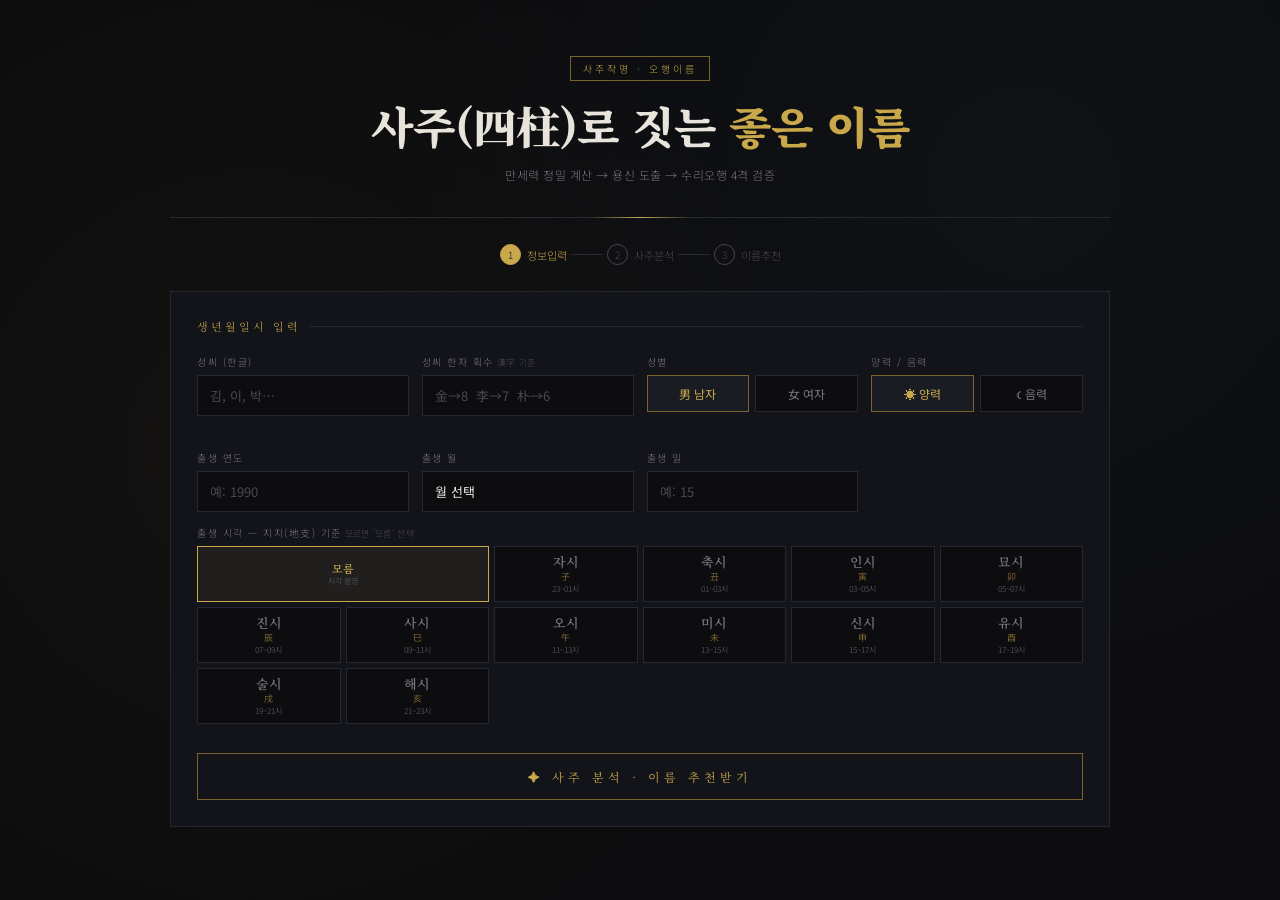
==== index.html @ cc03f42e "Update index.html" ====
<!DOCTYPE html>
<html lang="ko">
<head>
<meta charset="UTF-8">
<meta name="viewport" content="width=device-width, initial-scale=1.0">
<title>사주 작명</title>
<link href="https://fonts.googleapis.com/css2?family=Noto+Serif+KR:wght@300;400;600;900&family=Noto+Sans+KR:wght@300;400;500&display=swap" rel="stylesheet">

<!-- 로드 순서 중요: manseryok → saju-engine → db_saju → db_hanja → jawon_ohaeng_db -->
<script src="manseryok.js"></script>
<script src="saju-engine.js"></script>
<script src="db_saju.js"></script>
<script src="db_hanja.js"></script>
<script src="jawon_ohaeng_db.js"></script>

<style>
:root{
  --bg:#0d0d0f;--sur:#13141a;--sur2:#1a1c24;--bdr:#252830;
  --txt:#e8e4dc;--mut:#7a7680;--dim:#4a4852;
  --gold:#c9a84c;--goldl:#e2c47a;--goldd:#7a6230;
  --木:#4aab6d;--火:#e05a3a;--土:#c8893c;--金:#9aafcc;--水:#5b9fd4;
  --great:#c9a84c;--good:#4aab6d;--neu:#9aafcc;--bad:#e05a3a;--terrible:#c02020;
}
*{margin:0;padding:0;box-sizing:border-box}
body{background:var(--bg);color:var(--txt);font-family:'Noto Sans KR',sans-serif;font-weight:300;min-height:100vh;overflow-x:hidden}
body::before{content:'';position:fixed;inset:0;background:radial-gradient(circle at 20% 50%,rgba(201,168,76,.04),transparent 50%),radial-gradient(circle at 80% 20%,rgba(91,159,212,.04),transparent 50%);pointer-events:none;z-index:0}
.w{position:relative;z-index:1;max-width:980px;margin:0 auto;padding:0 20px}

/* 헤더 */
header{padding:54px 0 34px;text-align:center;border-bottom:1px solid var(--bdr);position:relative}
header::after{content:'';position:absolute;bottom:-1px;left:50%;transform:translateX(-50%);width:100px;height:1px;background:linear-gradient(90deg,transparent,var(--gold),transparent)}
.badge{font-size:10px;letter-spacing:3px;color:var(--gold);border:1px solid var(--goldd);padding:4px 12px;display:inline-block;margin-bottom:12px}
h1{font-family:'Noto Serif KR',serif;font-weight:900;font-size:clamp(24px,5vw,44px);letter-spacing:-1px}
h1 em{color:var(--gold);font-style:normal}
.sub{margin-top:9px;color:var(--mut);font-size:12px;letter-spacing:.5px}

/* 단계 */
.steps{display:flex;align-items:center;justify-content:center;padding:26px 0}
.st{display:flex;align-items:center;gap:6px;font-size:11px;color:var(--dim);transition:color .3s}
.st.active{color:var(--gold)}.st.done{color:var(--mut)}
.sn{width:21px;height:21px;border:1px solid currentColor;border-radius:50%;display:flex;align-items:center;justify-content:center;font-size:10px;flex-shrink:0}
.st.active .sn{background:var(--gold);border-color:var(--gold);color:var(--bg)}
.st.done .sn{background:var(--mut);border-color:var(--mut);color:var(--bg)}
.sl{width:32px;height:1px;background:var(--bdr);margin:0 4px}
@media(max-width:460px){.st span:not(.sn){display:none}.sl{width:18px}}

/* 카드 */
.card{background:var(--sur);border:1px solid var(--bdr);padding:26px;margin-bottom:16px;animation:fu .35s ease both}
@keyframes fu{from{opacity:0;transform:translateY(12px)}to{opacity:1;transform:translateY(0)}}
.ct{font-family:'Noto Serif KR',serif;font-size:11px;letter-spacing:3px;color:var(--gold);margin-bottom:20px;display:flex;align-items:center;gap:9px}
.ct::after{content:'';flex:1;height:1px;background:var(--bdr)}

/* 폼 */
.fg{display:grid;grid-template-columns:repeat(auto-fill,minmax(190px,1fr));gap:13px}
.fi{display:flex;flex-direction:column;gap:6px}
.fi.full{grid-column:1/-1}
label{font-size:10px;letter-spacing:1.5px;color:var(--mut);text-transform:uppercase}
.ln{font-size:9px;color:var(--dim);letter-spacing:.3px;text-transform:none;margin-left:3px}
input,select{background:var(--bg);border:1px solid var(--bdr);color:var(--txt);padding:10px 12px;font-size:13px;font-family:'Noto Sans KR',sans-serif;outline:none;transition:border-color .2s;-webkit-appearance:none;width:100%}
input:focus,select:focus{border-color:var(--goldd)}
input::placeholder{color:var(--dim)}
select option{background:var(--sur2)}
.r2{display:flex;gap:6px}
.tb{flex:1;padding:9px 5px;background:var(--bg);border:1px solid var(--bdr);color:var(--mut);cursor:pointer;font-size:12px;font-family:'Noto Sans KR',sans-serif;transition:all .2s;text-align:center}
.tb.on{background:var(--sur2);border-color:var(--goldd);color:var(--gold)}

/* 성씨 AC */
.acw{position:relative}
.acl{position:absolute;top:100%;left:0;right:0;background:var(--sur2);border:1px solid var(--goldd);z-index:50;display:none;max-height:180px;overflow-y:auto}
.aci{padding:8px 12px;cursor:pointer;font-size:12px;display:flex;justify-content:space-between;transition:background .15s}
.aci:hover{background:rgba(201,168,76,.1)}
.acs{font-size:10px;color:var(--gold)}
.sh{font-size:10px;color:var(--gold);min-height:13px;margin-top:2px}

/* 지지 시각 */
.hg{display:grid;grid-template-columns:repeat(6,1fr);gap:5px;margin-bottom:9px}
@media(max-width:500px){.hg{grid-template-columns:repeat(4,1fr)}}
.hb{background:var(--bg);border:1px solid var(--bdr);color:var(--mut);padding:7px 2px;text-align:center;cursor:pointer;transition:all .2s;font-family:'Noto Sans KR',sans-serif;line-height:1.3}
.hb:hover{border-color:var(--goldd);color:var(--txt)}
.hb.on{background:rgba(201,168,76,.07);border-color:var(--gold);color:var(--gold)}
.hbj{font-family:'Noto Serif KR',serif;font-size:13px;font-weight:600;display:block}
.hbh{font-size:9px;color:var(--goldd);display:block}
.hbt{font-size:8px;color:var(--dim);display:block;margin-top:1px}
.hb.on .hbh{color:var(--gold)}
.hb.none-b{grid-column:span 2;font-size:11px}
.hr{display:flex;align-items:center;gap:7px;flex-wrap:wrap}
.hr input{width:68px}
#hlbl{font-size:11px;color:var(--gold)}

/* 버튼 */
.bmain{display:block;width:100%;padding:14px;background:transparent;border:1px solid var(--goldd);color:var(--gold);font-size:12px;font-family:'Noto Serif KR',serif;letter-spacing:4px;cursor:pointer;transition:all .3s;margin-top:20px;position:relative;overflow:hidden}
.bmain::before{content:'';position:absolute;inset:0;background:var(--gold);transform:scaleX(0);transform-origin:left;transition:transform .3s;z-index:0}
.bmain:hover::before{transform:scaleX(1)}
.bmain:hover{color:var(--bg)}
.bmain span{position:relative;z-index:1}
.breset{background:transparent;border:1px solid var(--bdr);color:var(--mut);padding:8px 16px;font-size:11px;font-family:'Noto Sans KR',sans-serif;letter-spacing:1.5px;cursor:pointer;transition:all .2s}
.breset:hover{border-color:var(--mut);color:var(--txt)}

/* 사주 원국표 */
.pt{width:100%;border-collapse:collapse;text-align:center;font-family:'Noto Serif KR',serif;margin-bottom:18px}
.pt th{padding:8px 5px;font-size:10px;letter-spacing:2px;color:var(--mut);font-weight:400;border-bottom:1px solid var(--bdr)}
.pt td{padding:8px 5px;border-bottom:1px solid var(--bdr)}
.pt .row-lbl{font-size:10px;color:var(--dim);letter-spacing:1px;text-align:left;padding-left:4px;white-space:nowrap}
.pb{font-size:26px;font-weight:600;line-height:1;display:block}
.ps{font-size:10px;color:var(--mut);display:block;margin-top:3px}
.ss-tag{display:inline-block;font-size:10px;padding:2px 7px;border:1px solid currentColor;letter-spacing:.5px;margin-bottom:2px;border-radius:2px}
.ss-sub{font-size:9px;color:var(--dim);display:block}
.pt .col-il{background:rgba(201,168,76,.05)}

/* 오행 분포 */
.od{display:flex;flex-direction:column;gap:8px}
.or{display:flex;align-items:center;gap:10px}
.ol{font-size:11px;width:44px;flex-shrink:0;font-family:'Noto Serif KR',serif}
.obg{flex:1;height:5px;background:var(--bdr);overflow:hidden}
.obf{height:100%;transition:width .6s ease}
.oc{font-size:11px;color:var(--mut);width:16px;text-align:right;flex-shrink:0}

/* 용신 */
.ysbox{display:flex;align-items:center;gap:13px;padding:16px;background:var(--bg);border:1px solid var(--bdr);margin-top:16px}
.ysc{font-family:'Noto Serif KR',serif;font-size:36px;font-weight:900;line-height:1;flex-shrink:0}
.yst{font-size:9px;letter-spacing:3px;color:var(--mut);margin-bottom:3px}
.ysn{font-size:15px;font-family:'Noto Serif KR',serif;margin-bottom:4px}
.ysd{font-size:11px;color:var(--mut);line-height:1.6}
.ys-reason{margin-top:6px;padding:5px 8px;background:rgba(255,180,0,.10);border-left:3px solid #f0a500;border-radius:3px;color:#b07800;font-size:10.5px;line-height:1.5}
.ys-johu{font-size:10px;color:var(--goldl);margin-top:5px;padding:3px 6px;background:rgba(226,196,122,.07);border-left:2px solid var(--goldd)}
.ys-jeonwang{font-size:10px;color:#e07b39;margin-top:5px;padding:3px 6px;background:rgba(224,123,57,.07);border-left:2px solid #e07b39}
.ys-logic{font-size:9px;color:var(--dim);margin-top:6px;padding:4px 6px;background:var(--sur2);line-height:1.7;border:1px solid var(--bdr)}
.lunar-w{margin-top:9px;padding:8px 12px;background:rgba(201,168,76,.06);border:1px solid var(--goldd);font-size:10px;color:var(--goldd);line-height:1.6}

/* 용신 풀이 */
.ys-explain{margin-top:12px;padding:16px;background:var(--sur2);border:1px solid var(--bdr);border-top:2px solid var(--goldd)}
.ys-explain-title{font-size:9px;letter-spacing:3px;color:var(--gold);margin-bottom:12px;display:flex;align-items:center;gap:8px}
.ys-explain-title::after{content:'';flex:1;height:1px;background:var(--bdr)}
.ys-explain-grid{display:grid;grid-template-columns:repeat(auto-fill,minmax(200px,1fr));gap:10px}
.ys-explain-item{background:var(--bg);border:1px solid var(--bdr);padding:12px}
.ys-explain-item-label{font-size:9px;letter-spacing:1.5px;color:var(--dim);margin-bottom:5px}
.ys-explain-item-val{font-size:13px;font-family:'Noto Serif KR',serif;font-weight:600;margin-bottom:6px}
.ys-explain-item-desc{font-size:10.5px;color:var(--mut);line-height:1.65}
.ys-explain-summary{margin-top:10px;padding:10px 13px;background:rgba(201,168,76,.06);border-left:3px solid var(--goldd);font-size:11px;color:var(--txt);line-height:1.8}

/* 이름 목록 */
.rh{display:flex;align-items:center;justify-content:space-between;flex-wrap:wrap;gap:9px;margin-bottom:18px}
.fr{display:flex;gap:6px;flex-wrap:wrap;margin-bottom:14px}
.fb{padding:5px 12px;background:var(--bg);border:1px solid var(--bdr);color:var(--mut);font-size:10px;font-family:'Noto Sans KR',sans-serif;cursor:pointer;transition:all .2s;letter-spacing:1px}
.fb.on{border-color:var(--goldd);color:var(--gold);background:rgba(201,168,76,.05)}
.si{font-size:10px;color:var(--dim);letter-spacing:.5px;margin-bottom:12px}
.ng{display:grid;grid-template-columns:repeat(auto-fill,minmax(260px,1fr));gap:12px}
.nc{background:var(--bg);border:1px solid var(--bdr);padding:16px;cursor:pointer;transition:all .2s;position:relative;overflow:hidden}
.nc:hover{border-color:var(--goldd);transform:translateY(-2px)}
.nc::before{content:'';position:absolute;top:0;left:0;width:3px;height:100%;background:var(--gold);transform:scaleY(0);transform-origin:bottom;transition:transform .2s}
.nc:hover::before{transform:scaleY(1)}
.nk{font-family:'Noto Serif KR',serif;font-size:22px;font-weight:600;letter-spacing:2px;margin-bottom:2px;display:flex;align-items:baseline;gap:6px}
.nh{font-size:12px;color:var(--mut);font-weight:300}
.nfull{font-size:10px;color:var(--dim);margin-bottom:7px}
.nbs{display:flex;gap:4px;flex-wrap:wrap;margin:6px 0}
.ob{display:inline-flex;padding:2px 6px;font-size:9px;font-weight:500;border:1px solid currentColor;letter-spacing:.5px}
.ob-木{color:var(--木);border-color:rgba(74,171,109,.4);background:rgba(74,171,109,.07)}
.ob-火{color:var(--火);border-color:rgba(224,90,58,.4);background:rgba(224,90,58,.07)}
.ob-土{color:var(--土);border-color:rgba(200,137,60,.4);background:rgba(200,137,60,.07)}
.ob-金{color:var(--金);border-color:rgba(154,175,204,.4);background:rgba(154,175,204,.07)}
.ob-水{color:var(--水);border-color:rgba(91,159,212,.4);background:rgba(91,159,212,.07)}
.sr{display:grid;grid-template-columns:repeat(4,1fr);gap:3px;margin-top:9px}
.sc{background:var(--sur2);padding:5px 2px;text-align:center}
.scl{font-size:8px;color:var(--dim);display:block}
.scn{font-size:14px;font-family:'Noto Serif KR',serif;display:block}
.sck{font-size:8px;display:block}
.lg-great{color:var(--great)}.lg-good{color:var(--good)}.lg-neutral{color:var(--neu)}.lg-bad{color:var(--bad)}.lg-terrible{color:var(--terrible)}

/* 로딩/빈상태 */
.ld{text-align:center;padding:55px 20px;color:var(--mut)}
.sp{width:36px;height:36px;border:2px solid var(--bdr);border-top-color:var(--gold);border-radius:50%;animation:sp .8s linear infinite;margin:0 auto 13px}
@keyframes sp{to{transform:rotate(360deg)}}
.emp{text-align:center;padding:55px 20px;color:var(--mut)}
.emc{font-family:'Noto Serif KR',serif;font-size:52px;opacity:.1;display:block;margin-bottom:12px}

/* 모달 */
.mbg{position:fixed;inset:0;background:rgba(0,0,0,.85);z-index:100;display:flex;align-items:flex-start;justify-content:center;padding:48px 14px 40px;overflow-y:auto;animation:fi .2s ease}
@keyframes fi{from{opacity:0}to{opacity:1}}
.modal{background:var(--sur);border:1px solid var(--bdr);max-width:480px;width:100%;animation:su .25s ease;}
@keyframes su{from{transform:translateY(-12px);opacity:0}to{transform:translateY(0);opacity:1}}
.mhd{padding:20px 24px 16px;border-bottom:1px solid var(--bdr);display:flex;align-items:flex-start;justify-content:space-between}
.mnb{font-family:'Noto Serif KR',serif;font-size:36px;font-weight:900;letter-spacing:4px}
.mhb{font-size:16px;color:var(--mut);letter-spacing:3px;margin-top:2px;font-family:'Noto Serif KR',serif}
.mcl{background:none;border:1px solid var(--bdr);color:var(--mut);width:28px;height:28px;cursor:pointer;font-size:13px;display:flex;align-items:center;justify-content:center;transition:all .2s;flex-shrink:0}
.mcl:hover{border-color:var(--mut);color:var(--txt)}
.mb{padding:20px 24px}
.ms{margin-bottom:20px}
.mst{font-size:9px;letter-spacing:3px;color:var(--gold);margin-bottom:9px;text-transform:uppercase}
.hjg{display:grid;grid-template-columns:1fr 1fr;gap:8px}
.hji{background:var(--bg);border:1px solid var(--bdr);padding:12px;display:flex;gap:10px;align-items:flex-start}
.hjb{font-size:28px;font-family:'Noto Serif KR',serif;flex-shrink:0}
.hji-t{font-size:11px;color:var(--mut);line-height:1.65}
.hji-t strong{color:var(--txt);font-weight:500}
.sgg{display:grid;grid-template-columns:1fr 1fr;gap:8px}
.sgi{background:var(--bg);border:1px solid var(--bdr);padding:12px}
.sgl{font-size:9px;letter-spacing:1.5px;color:var(--dim);margin-bottom:4px}
.sgn{font-family:'Noto Serif KR',serif;font-size:24px;font-weight:600}
.sgm{font-size:10px;color:var(--mut);margin-top:4px;line-height:1.5}
.ef{display:flex;align-items:center;gap:4px;flex-wrap:wrap;margin-bottom:6px}
.efe{font-size:10px;padding:2px 6px;border:1px solid currentColor;display:inline-block}
.efa{color:var(--dim);font-size:10px}
.efd{font-size:10px;color:var(--mut);margin:2px 0;line-height:1.5}

/* 토글 */
.hide{display:none}.show{display:block;animation:fu .3s ease}

/* 음령오행 배지 */
.eum-badge{display:inline-flex;padding:1px 5px;font-size:8px;border:1px solid currentColor;letter-spacing:.3px;margin-left:2px}
.eum-great{color:var(--good);border-color:rgba(74,171,109,.4);background:rgba(74,171,109,.08)}
.eum-good{color:var(--goldl);border-color:rgba(226,196,122,.4);background:rgba(226,196,122,.06)}
.eum-neu{color:var(--mut);border-color:var(--bdr);background:transparent}
.eum-fb{color:var(--dim);border-color:var(--dim);background:transparent}

/* 이름 판단기준 범례 */
.name-legend{display:flex;flex-wrap:wrap;gap:6px 14px;margin:8px 0 14px;padding:8px 12px;background:rgba(201,168,76,.04);border:1px solid var(--bdr)}
.lg-item{font-size:9px;color:var(--dim);display:flex;align-items:center;gap:4px;letter-spacing:.3px}

/* 정격 강조 */
.sc-jeong{background:rgba(201,168,76,.08);border:1px solid var(--goldd)}
.sc-jeong .scl{color:var(--goldd)}

/* 페이지네이션 */
.pag{display:flex;align-items:center;justify-content:center;gap:4px;margin-top:20px;flex-wrap:wrap}
.pab{background:var(--bg);border:1px solid var(--bdr);color:var(--mut);padding:6px 11px;font-size:11px;font-family:'Noto Sans KR',sans-serif;cursor:pointer;transition:all .2s}
.pab:hover{border-color:var(--goldd);color:var(--gold)}
.pab-on{border-color:var(--gold);color:var(--gold);background:rgba(201,168,76,.07)}

/* 종합점수 박스 */
.score-summary{background:var(--bg);border:1px solid var(--bdr);padding:14px}
.scr-row{display:flex;align-items:center;gap:8px;padding:5px 0;border-bottom:1px solid var(--bdr);font-size:11px}
.scr-row:last-child{border-bottom:none}
.scr-lbl{width:130px;flex-shrink:0;color:var(--mut)}
.scr-val{font-family:'Noto Serif KR',serif;font-size:15px;font-weight:600;width:38px;text-align:right;flex-shrink:0}
.scr-note{font-size:9px;color:var(--dim);flex:1}
.scr-total{display:flex;justify-content:space-between;align-items:center;margin-top:10px;padding-top:10px;border-top:1px solid var(--goldd);font-size:11px;color:var(--mut)}

/* 오행보완 현황 */
.oh-summary{background:var(--bg);border:1px solid var(--bdr);padding:12px;display:flex;flex-direction:column;gap:8px}
.oh-row{display:flex;align-items:center;gap:10px;font-size:11px}
.oh-lbl{width:120px;flex-shrink:0;color:var(--mut)}
.oh-val{display:flex;gap:4px;align-items:center;flex-wrap:wrap}

/* 정격 모달 강조 */
.sgi-jeong{border:1px solid var(--goldd);background:rgba(201,168,76,.04)}

/* 이름 카드 상단 레이아웃 */
.nc-top{display:flex;align-items:flex-start;justify-content:space-between;margin-bottom:2px}
.nc-stars{font-size:11px;letter-spacing:1px;flex-shrink:0;margin-top:4px}

/* 이름 한 줄 풀이 */
.name-summary{font-size:9px;color:var(--mut);margin:5px 0 7px;line-height:1.5;letter-spacing:.2px;padding:4px 6px;background:var(--sur2);border-left:2px solid var(--goldd)}

/* 필터 안내 */
.filter-guide{font-size:10px;color:var(--dim);line-height:1.6;padding:7px 10px;background:rgba(201,168,76,.04);border:1px solid var(--bdr);margin-bottom:12px}
.filter-guide strong{color:var(--mut)}
</style>
</head>
<body>
<div class="w">

<header>
  <div class="badge">사주작명 · 오행이름</div>
  <h1>사주(四柱)로 짓는 <em>좋은 이름</em></h1>
  <p class="sub">만세력 정밀 계산 → 용신 도출 → 수리오행 4격 검증</p>
</header>

<div class="steps">
  <div class="st active" id="s1"><span class="sn">1</span><span>정보입력</span></div>
  <div class="sl"></div>
  <div class="st" id="s2"><span class="sn">2</span><span>사주분석</span></div>
  <div class="sl"></div>
  <div class="st" id="s3"><span class="sn">3</span><span>이름추천</span></div>
</div>

<!-- 입력 -->
<div id="sInput" class="show">
<div class="card">
<div class="ct">생년월일시 입력</div>
<div class="fg">

  <div class="fi acw">
    <label>성씨 (한글)</label>
    <input type="text" id="iS" placeholder="김, 이, 박…" maxlength="2" autocomplete="off"
           oninput="onSI()" onblur="hideAC()">
    <div class="acl" id="acl"></div>
  </div>

  <div class="fi">
    <label>성씨 한자 획수<span class="ln">漢字 기준</span></label>
    <input type="number" id="iStr" min="1" max="40" placeholder="金→8  李→7  朴→6" oninput="validateStroke()">
    <div class="sh" id="shint"></div>
  </div>

  <div class="fi">
    <label>성별</label>
    <div class="r2">
      <button class="tb on" id="gM" onclick="setG('M')">男 남자</button>
      <button class="tb"    id="gF" onclick="setG('F')">女 여자</button>
    </div>
  </div>

  <div class="fi">
    <label>양력 / 음력</label>
    <div class="r2">
      <button class="tb on" id="cS" onclick="setC('solar')">☀ 양력</button>
      <button class="tb"    id="cL" onclick="setC('lunar')">☾ 음력</button>
    </div>
  </div>

  <div class="fi" id="lpG" style="display:none">
    <label>윤달</label>
    <div class="r2">
      <button class="tb on" id="lpN" onclick="setL(false)">일반달</button>
      <button class="tb"    id="lpY" onclick="setL(true)">윤달</button>
    </div>
  </div>

  <div class="fi">
    <label>출생 연도</label>
    <input type="number" id="iY" placeholder="예: 1990" min="1930" max="2040">
  </div>

  <div class="fi">
    <label>출생 월</label>
    <select id="iM">
      <option value="">월 선택</option>
      <option value="1">1월</option><option value="2">2월</option><option value="3">3월</option>
      <option value="4">4월</option><option value="5">5월</option><option value="6">6월</option>
      <option value="7">7월</option><option value="8">8월</option><option value="9">9월</option>
      <option value="10">10월</option><option value="11">11월</option><option value="12">12월</option>
    </select>
  </div>

  <div class="fi">
    <label>출생 일</label>
    <input type="number" id="iD" placeholder="예: 15" min="1" max="31">
  </div>

  <div class="fi full">
    <label>출생 시각 — 지지(地支) 기준<span class="ln">모르면 '모름' 선택</span></label>
    <div class="hg" id="hg"></div>
    <input type="hidden" id="iHR"><span id="hlbl" style="display:none"></span>
  </div>

</div>
<button class="bmain" onclick="run()"><span>✦ 사주 분석 · 이름 추천받기</span></button>
</div>
</div>

<!-- 사주 분석 -->
<div id="sSaju" class="hide">
  <div class="card"><div class="ct">사주원국 (四柱原局)</div><div id="oSaju"></div></div>
  <div class="card"><div class="ct">오행 분포 · 용신 (用神)</div><div id="oOheng"></div></div>
</div>

<!-- 이름 추천 -->
<div id="sName" class="hide">
  <div class="card">
    <div class="rh">
      <div class="ct" style="margin-bottom:0">추천 이름</div>
      <button class="breset" onclick="resetAll()">← 다시 입력</button>
    </div>
    <div class="filter-guide">
      이름에 포함된 <strong>자원오행(한자 오행)</strong> 기준으로 필터합니다.
      예: 木기운을 누르면 이름 두 글자 중 하나 이상이 木 오행인 이름만 표시됩니다.
      한 이름이 여러 오행에 중복 집계될 수 있습니다.
    </div>
    <div class="fr" id="fr"></div>
    <div class="si" id="si"></div>
    <div id="oName"></div>
  </div>
</div>

</div><!-- /w -->

<!-- 모달 -->
<div class="mbg hide" id="mbg" onclick="closeMbg(event)">
  <div class="modal">
    <div class="mhd">
      <div>
        <div class="mnb" id="mdN"></div>
        <div class="mhb" id="mdH"></div>
      </div>
      <button class="mcl" onclick="closeMd()">✕</button>
    </div>
    <div class="mb" id="mdB"></div>
  </div>
</div>

<script>
// ════════════════════════════════════════════════
// 전역 상태
// ════════════════════════════════════════════════
const G = { gender:'M', cal:'solar', leap:false, hour:null, results:[], filterEl:null, currentPage:1 };

// ── 오행 색상/한자 매핑 ──
const OHC = {목:'var(--木)',화:'var(--火)',토:'var(--土)',금:'var(--金)',수:'var(--水)'};
const OHJ = {목:'木',화:'火',토:'土',금:'金',수:'水'};
const JWO = {'木':'목','火':'화','土':'토','金':'금','水':'수'};
const LKL = {great:'대길 ✦',good:'길 ◎',neutral:'평 ○',bad:'흉 ✕',terrible:'대흉 ✗'};

// ── 성씨 DB (한자획수) ──
const SDB = [
  {k:'김',h:'金',s:8},{k:'이',h:'李',s:7},{k:'박',h:'朴',s:6},{k:'최',h:'崔',s:11},
  {k:'정',h:'鄭',s:15},{k:'강',h:'姜',s:9},{k:'조',h:'趙',s:14},{k:'윤',h:'尹',s:4},
  {k:'장',h:'張',s:11},{k:'임',h:'林',s:8},{k:'한',h:'韓',s:17},{k:'오',h:'吳',s:7},
  {k:'서',h:'徐',s:10},{k:'신',h:'申',s:5},{k:'권',h:'權',s:22},{k:'황',h:'黃',s:12},
  {k:'안',h:'安',s:6},{k:'송',h:'宋',s:7},{k:'류',h:'柳',s:9},{k:'유',h:'柳',s:9},
  {k:'홍',h:'洪',s:9},{k:'전',h:'全',s:6},{k:'고',h:'高',s:10},{k:'문',h:'文',s:4},
  {k:'양',h:'梁',s:11},{k:'손',h:'孫',s:10},{k:'배',h:'裵',s:14},{k:'백',h:'白',s:5},
  {k:'허',h:'許',s:11},{k:'남',h:'南',s:9},{k:'심',h:'沈',s:7},{k:'노',h:'盧',s:16},
  {k:'하',h:'河',s:8},{k:'곽',h:'郭',s:15},{k:'성',h:'成',s:6},{k:'차',h:'車',s:7},
  {k:'주',h:'朱',s:6},{k:'우',h:'禹',s:9},{k:'구',h:'具',s:8},{k:'민',h:'閔',s:12},
  {k:'나',h:'羅',s:19},{k:'라',h:'羅',s:19},{k:'진',h:'陳',s:11},{k:'엄',h:'嚴',s:20},
  {k:'채',h:'蔡',s:14},{k:'원',h:'元',s:4},{k:'천',h:'千',s:3},{k:'방',h:'方',s:4},
  {k:'공',h:'孔',s:4},{k:'탁',h:'卓',s:8},{k:'도',h:'都',s:12},{k:'연',h:'延',s:6},
  {k:'석',h:'石',s:5},{k:'선',h:'宣',s:9},{k:'설',h:'薛',s:16},{k:'소',h:'蘇',s:19},
  {k:'마',h:'馬',s:10},{k:'길',h:'吉',s:6},{k:'표',h:'表',s:8},{k:'기',h:'奇',s:8},
];

// ── 지지 시각 ──
const JH = [
  {j:'자',hj:'子',r:'23~01시',v:[23,0]},  {j:'축',hj:'丑',r:'01~03시',v:[1,2]},
  {j:'인',hj:'寅',r:'03~05시',v:[3,4]},   {j:'묘',hj:'卯',r:'05~07시',v:[5,6]},
  {j:'진',hj:'辰',r:'07~09시',v:[7,8]},   {j:'사',hj:'巳',r:'09~11시',v:[9,10]},
  {j:'오',hj:'午',r:'11~13시',v:[11,12]}, {j:'미',hj:'未',r:'13~15시',v:[13,14]},
  {j:'신',hj:'申',r:'15~17시',v:[15,16]}, {j:'유',hj:'酉',r:'17~19시',v:[17,18]},
  {j:'술',hj:'戌',r:'19~21시',v:[19,20]}, {j:'해',hj:'亥',r:'21~23시',v:[21,22]},
];

// ════════════════════════════════════════════════
// 초기화
// ════════════════════════════════════════════════
document.addEventListener('DOMContentLoaded', () => {
  buildHG();
  // 모듈 로드 검증
  const missing = [];
  try { if (typeof Manseryok === 'undefined') missing.push('manseryok.js'); } catch(e) { missing.push('manseryok.js'); }
  try { if (typeof SajuEngine === 'undefined') missing.push('saju-engine.js'); } catch(e) { missing.push('saju-engine.js'); }
  try { if (typeof HANJA_DB === 'undefined') missing.push('db_hanja.js'); } catch(e) { missing.push('db_hanja.js'); }
  try { if (typeof recommendNames === 'undefined') missing.push('db_saju.js'); } catch(e) { missing.push('db_saju.js'); }
  try { if (typeof JAWO_OHAENG_DB === 'undefined') missing.push('jawon_ohaeng_db.js'); } catch(e) { missing.push('jawon_ohaeng_db.js'); }
  if (missing.length) {
    alert('JS 파일 로드 실패: ' + missing.join(', ') + '\nHTML과 같은 폴더에 JS 파일이 있는지 확인하세요.');
  }
});

// ════════════════════════════════════════════════
// UI 토글
// ════════════════════════════════════════════════
function setStep(n) {
  [1,2,3].forEach(i => {
    const e = document.getElementById('s'+i);
    e.className = 'st' + (i<n?' done':i===n?' active':'');
  });
}
function setG(g) {
  G.gender = g;
  document.getElementById('gM').classList.toggle('on', g==='M');
  document.getElementById('gF').classList.toggle('on', g==='F');
}
function setC(c) {
  G.cal = c;
  document.getElementById('cS').classList.toggle('on', c==='solar');
  document.getElementById('cL').classList.toggle('on', c==='lunar');
  document.getElementById('lpG').style.display = c==='lunar' ? '' : 'none';
}
function setL(v) {
  G.leap = v;
  document.getElementById('lpN').classList.toggle('on', !v);
  document.getElementById('lpY').classList.toggle('on', v);
}

// ── 성씨 자동완성 ──
function onSI() {
  const v = document.getElementById('iS').value.trim();
  const ac = document.getElementById('acl');
  if (!v) { ac.style.display='none'; return; }
  const ms = SDB.filter(s => s.k.startsWith(v));
  if (!ms.length) { ac.style.display='none'; return; }
  ac.innerHTML = ms.slice(0,8).map(s =>
    `<div class="aci" onmousedown="pickS('${s.k}','${s.h}',${s.s})">
      <span>${s.k}(${s.h})</span><span class="acs">${s.s}획</span>
    </div>`).join('');
  ac.style.display = 'block';
  if (ms.length === 1) { document.getElementById('iStr').value=ms[0].s; document.getElementById('shint').textContent=`${ms[0].k}(${ms[0].h}) ${ms[0].s}획 자동입력`; }
}
function hideAC() { setTimeout(() => document.getElementById('acl').style.display='none', 170); }
function pickS(k,h,s) {
  document.getElementById('iS').value=k;
  document.getElementById('iStr').value=s;
  document.getElementById('acl').style.display='none';
  document.getElementById('shint').textContent=`${k}(${h}) — 한자 ${s}획 ✓ 자동검증완료`;
  document.getElementById('shint').style.color='var(--good)';
  document.getElementById('iStr').dataset.verified = '1';
  document.getElementById('iStr').dataset.verifiedVal = s;
}

// 획수 입력 시 SDB 대조 검증
function validateStroke() {
  const sung = document.getElementById('iS').value.trim();
  const strEl = document.getElementById('iStr');
  const hint  = document.getElementById('shint');
  const entered = parseInt(strEl.value);
  if (!sung || isNaN(entered)) { hint.textContent=''; hint.style.color=''; return; }
  const match = SDB.find(s => s.k === sung || s.k === sung[0]);
  if (!match) {
    hint.textContent = `'${sung}' 성씨 DB에 없음 — 획수를 직접 확인 후 입력하세요`;
    hint.style.color = 'var(--mut)';
    strEl.dataset.verified = '0';
    return;
  }
  if (match.s === entered) {
    hint.textContent = `${match.k}(${match.h}) ${match.s}획 ✓ 일치`;
    hint.style.color = 'var(--good)';
    strEl.dataset.verified = '1';
  } else {
    hint.textContent = `⚠ ${match.k}(${match.h}) 표준획수는 ${match.s}획 — 지금 입력: ${entered}획. 다른 한자를 쓰는 경우 그대로 진행하세요.`;
    hint.style.color = 'var(--gold)';
    strEl.dataset.verified = '2'; // 경고이지만 통과
  }
}

// ── 지지 시각 그리드 ──
function buildHG() {
  const g = document.getElementById('hg');
  let h = `<button class="hb none-b on" id="hbN" onclick="pickH(null)">
    <span class="hbj" style="font-size:11px">모름</span><span class="hbt">시각 불명</span>
  </button>`;
  JH.forEach((jh,i) => h += `<button class="hb" id="hb${i}" onclick="pickH(${jh.v[0]})">
    <span class="hbj">${jh.j}시</span><span class="hbh">${jh.hj}</span><span class="hbt">${jh.r}</span>
  </button>`);
  g.innerHTML = h;
}
function pickH(v) {
  G.hour = v;
  document.getElementById('hbN').classList.toggle('on', v===null);
  JH.forEach((jh,i) => document.getElementById('hb'+i).classList.toggle('on', v!==null && jh.v.includes(v)));
  document.getElementById('iHR').value = v===null ? '' : v;
  updHL(v);
}
function syncHR(v) {
  const n = parseInt(v);
  if (isNaN(n)||n<0||n>23) { G.hour=null; updHL(null); return; }
  G.hour = n;
  document.getElementById('hbN').classList.remove('on');
  JH.forEach((jh,i) => document.getElementById('hb'+i).classList.toggle('on', jh.v.includes(n)));
  updHL(n);
}
function updHL(h) {
  const el = document.getElementById('hlbl');
  if (h===null||h===undefined) { el.textContent='—'; return; }
  const info = JH.find(jh => jh.v.includes(h) || (h===23 && jh.j==='자'));
  el.textContent = info ? `${info.j}시(${info.hj}) · ${info.r}` : '—';
}

// ── 음력→양력 정밀 변환 (한국천문연구원 기준, korean-lunar-calendar 라이브러리 검증 완료) ──
// 포맷: [sol_y, sol_m, sol_d, 월별대소배열(1=대30일/0=소29일), leapMonth(0=없음)]
// leapMonth 달 이후에 윤달이 삽입됨. 윤달 날수는 lunarApprox 함수에서 자동 계산.
const LUNAR_DATA = {
  // 범위: 1930~2040 (한국천문연구원 기준)
  1930:[1930,1,30,[0,1,1,0,0,1,0,1,0,1,1,0],6],
  1931:[1931,2,17,[1,1,1,0,0,1,0,0,1,0,1,0],0],
  1932:[1932,2,6,[1,1,1,0,1,0,1,0,0,1,0,1],0],
  1933:[1933,1,26,[0,1,1,0,1,0,1,0,1,0,0,1],5],
  1934:[1934,2,14,[0,1,0,1,1,0,1,1,0,1,0,1],0],
  1935:[1935,2,4,[0,0,1,0,1,0,1,1,0,1,1,0],0],
  1936:[1936,1,24,[1,0,0,0,1,0,1,0,1,1,1,0],3],
  1937:[1937,2,11,[1,0,0,1,0,0,1,0,1,1,1,0],0],
  1938:[1938,1,31,[1,1,0,0,1,0,0,0,1,1,0,1],7],
  1939:[1939,2,19,[1,1,0,0,1,0,0,1,0,1,0,1],0],
  1940:[1940,2,8,[1,1,0,1,0,1,0,0,1,0,1,0],0],
  1941:[1941,1,27,[1,1,0,1,1,0,0,0,1,0,1,0],6],
  1942:[1942,2,15,[1,0,1,1,0,1,1,0,1,0,0,1],0],
  1943:[1943,2,5,[0,1,0,1,0,1,1,0,1,1,0,1],0],
  1944:[1944,1,26,[0,0,1,0,0,1,0,1,1,0,1,1],4],
  1945:[1945,2,13,[0,0,1,0,0,1,0,1,1,1,0,1],0],
  1946:[1946,2,2,[1,0,0,1,0,0,1,0,1,1,0,1],0],
  1947:[1947,1,22,[1,1,0,1,0,0,1,0,1,0,1,1],2],
  1948:[1948,2,10,[1,0,1,0,1,0,0,1,0,1,0,1],0],
  1949:[1949,1,29,[1,1,0,1,0,1,0,1,0,1,0,1],7],
  1950:[1950,2,17,[1,0,1,1,0,1,0,0,1,0,1,0],0],
  1951:[1951,2,6,[1,0,1,1,0,1,0,1,0,1,0,1],0],
  1952:[1952,1,27,[0,1,0,1,0,1,0,1,0,1,0,1],5],
  1953:[1953,2,14,[0,1,0,0,1,1,0,1,1,0,1,1],0],
  1954:[1954,2,4,[0,0,1,0,0,1,0,1,1,0,1,1],0],
  1955:[1955,1,24,[1,0,0,0,0,1,0,1,0,1,1,1],3],
  1956:[1956,2,12,[0,1,0,1,0,0,1,0,1,0,1,1],0],
  1957:[1957,1,31,[1,0,1,0,1,0,0,1,1,0,1,1],8],
  1958:[1958,2,19,[0,1,1,0,1,0,0,1,0,1,0,1],0],
  1959:[1959,2,8,[0,1,1,0,1,0,1,0,1,0,1,0],0],
  1960:[1960,1,28,[1,0,1,0,1,1,1,0,1,0,1,0],6],
  1961:[1961,2,15,[1,0,1,0,1,0,1,1,0,1,0,1],0],
  1962:[1962,2,5,[0,1,0,0,1,0,1,1,0,1,1,0],0],
  1963:[1963,1,25,[1,0,1,0,1,0,1,0,1,1,1,0],4],
  1964:[1964,2,13,[1,0,1,0,0,1,0,1,0,1,1,1],0],
  1965:[1965,2,2,[0,1,0,1,0,0,1,0,0,1,1,1],0],
  1966:[1966,1,22,[0,1,1,1,0,0,1,0,0,1,1,0],3],
  1967:[1967,2,9,[1,1,0,1,1,0,0,1,0,1,0,1],0],
  1968:[1968,1,30,[0,1,1,0,1,0,1,1,0,1,0,1],7],
  1969:[1969,2,17,[0,1,0,1,0,1,1,0,1,0,1,0],0],
  1970:[1970,2,6,[1,0,0,1,1,0,1,0,1,1,0,1],0],
  1971:[1971,1,27,[0,1,0,0,1,1,0,1,1,1,0,1],5],
  1972:[1972,2,15,[0,1,0,0,1,0,1,0,1,1,1,0],0],
  1973:[1973,2,3,[1,0,1,0,0,1,0,0,1,1,1,0],0],
  1974:[1974,1,23,[1,1,0,1,0,1,0,0,1,1,0,1],4],
  1975:[1975,2,11,[1,1,0,1,0,0,1,0,0,1,0,1],0],
  1976:[1976,1,31,[1,1,0,1,0,1,0,1,1,0,0,1],8],
  1977:[1977,2,18,[1,0,1,1,0,1,0,1,0,1,0,0],0],
  1978:[1978,2,7,[1,1,0,1,0,1,1,0,1,0,1,0],0],
  1979:[1979,1,28,[1,0,0,1,0,1,0,1,1,0,1,0],6],
  1980:[1980,2,16,[1,0,0,1,0,1,0,1,1,0,1,1],0],
  1981:[1981,2,5,[0,1,0,0,1,0,0,1,1,0,1,1],0],
  1982:[1982,1,25,[1,0,1,0,1,0,0,1,1,0,1,1],4],
  1983:[1983,2,13,[1,0,1,0,0,1,0,0,1,0,1,1],0],
  1984:[1984,2,2,[1,0,1,1,0,0,1,0,0,1,1,1],10],
  1985:[1985,2,20,[0,1,1,0,1,0,1,0,0,1,0,1],0],
  1986:[1986,2,9,[0,1,1,0,1,1,0,1,0,1,0,0],0],
  1987:[1987,1,29,[1,0,1,1,0,1,1,1,0,1,0,1],6],
  1988:[1988,2,18,[0,0,1,0,1,0,1,1,0,1,1,0],0],
  1989:[1989,2,6,[1,0,0,1,0,1,0,1,1,0,1,1],0],
  1990:[1990,1,27,[0,1,0,0,1,0,1,1,0,1,1,1],5],
  1991:[1991,2,15,[0,1,0,0,1,0,0,1,0,1,1,1],0],
  1992:[1992,2,4,[0,1,1,0,0,1,0,0,1,0,1,1],0],
  1993:[1993,1,23,[0,1,1,1,0,1,0,0,1,0,1,0],3],
  1994:[1994,2,10,[1,1,1,0,1,0,1,0,0,1,0,1],0],
  1995:[1995,1,31,[0,1,1,0,1,1,0,1,1,0,0,1],8],
  1996:[1996,2,19,[0,1,0,1,1,0,1,0,1,1,0,1],0],
  1997:[1997,2,8,[0,0,1,0,1,0,1,1,0,1,1,0],0],
  1998:[1998,1,28,[1,0,0,1,0,1,1,0,1,1,1,0],5],
  1999:[1999,2,16,[1,0,0,1,0,0,1,0,1,1,1,0],0],
  2000:[2000,2,5,[1,1,0,0,1,0,0,1,0,1,1,0],0],
  2001:[2001,1,24,[1,1,1,0,1,0,0,1,0,1,0,1],4],
  2002:[2002,2,12,[1,1,0,1,0,1,0,0,1,0,1,0],0],
  2003:[2003,2,1,[1,1,0,1,1,0,1,0,0,1,0,1],0],
  2004:[2004,1,22,[0,1,1,1,0,1,0,1,0,1,0,1],2],
  2005:[2005,2,9,[0,1,0,1,0,1,1,0,1,1,0,0],0],
  2006:[2006,1,29,[1,0,1,0,1,0,1,1,1,0,1,1],7],
  2007:[2007,2,18,[0,0,1,0,0,1,0,1,1,1,0,1],0],
  2008:[2008,2,7,[1,0,0,1,0,0,1,0,1,1,0,1],0],
  2009:[2009,1,26,[1,1,0,0,1,0,1,0,1,0,1,1],5],
  2010:[2010,2,14,[1,0,1,0,1,0,0,1,0,1,0,1],0],
  2011:[2011,2,3,[1,0,1,1,0,1,0,0,1,0,1,0],0],
  2012:[2012,1,23,[1,0,1,1,0,1,0,0,1,0,1,0],3],
  2013:[2013,2,10,[1,0,1,1,0,1,0,1,0,1,0,1],0],
  2014:[2014,1,31,[0,1,0,1,0,1,0,1,1,1,0,1],9],
  2015:[2015,2,19,[0,1,0,0,1,0,1,1,1,0,1,0],0],
  2016:[2016,2,8,[1,0,1,0,0,1,0,1,1,0,1,1],0],
  2017:[2017,1,28,[0,1,0,1,0,1,0,1,0,1,1,1],5],
  2018:[2018,2,16,[0,1,0,1,0,0,1,0,1,0,1,1],0],
  2019:[2019,2,5,[1,0,1,0,1,0,0,1,0,1,0,1],0],
  2020:[2020,1,25,[1,0,1,1,1,0,0,1,0,1,0,1],4],
  2021:[2021,2,12,[0,1,1,0,1,0,1,0,1,0,1,0],0],
  2022:[2022,2,1,[1,0,1,0,1,1,0,1,0,1,0,1],0],
  2023:[2023,1,22,[0,1,1,0,1,0,1,1,0,1,0,1],2],
  2024:[2024,2,10,[0,1,0,0,1,0,1,1,0,1,1,0],0],
  2025:[2025,1,29,[1,0,1,0,0,1,1,0,1,1,1,0],6],
  2026:[2026,2,17,[1,0,1,0,0,1,0,1,0,1,1,1],0],
  2027:[2027,2,7,[0,1,0,1,0,0,1,0,0,1,1,1],0],
  2028:[2028,1,27,[0,1,1,0,1,0,1,0,0,1,1,0],5],
  2029:[2029,2,13,[1,1,0,1,1,0,0,1,0,0,1,1],0],
  2030:[2030,2,3,[0,1,0,1,1,0,1,0,1,0,1,0],0],
  2031:[2031,1,23,[1,0,1,1,0,1,1,0,1,0,1,0],3],
  2032:[2032,2,11,[1,0,0,1,0,1,1,0,1,1,0,1],0],
  2033:[2033,1,31,[0,1,0,0,1,0,1,0,1,1,1,1],11],
  2034:[2034,2,19,[0,1,0,0,1,0,1,0,1,1,1,0],0],
  2035:[2035,2,8,[1,0,1,0,0,1,0,0,1,1,0,1],0],
  2036:[2036,1,28,[1,1,0,1,0,0,0,0,1,1,0,1],6],
  2037:[2037,2,15,[1,1,0,1,0,0,1,0,0,1,0,1],0],
  2038:[2038,2,4,[1,1,0,1,0,1,0,1,0,0,1,0],0],
  2039:[2039,1,24,[1,1,0,1,1,1,0,1,0,1,0,0],5],
  2040:[2040,2,12,[1,0,1,1,0,1,1,0,1,0,1,0],0],
};

/**
 * 음력 → 양력 정밀 변환 (한국천문연구원 기준 검증 완료)
 * @param {number} ly    음력 연도
 * @param {number} lm    음력 월 (1~12)
 * @param {number} ld    음력 일 (1~30)
 * @param {boolean} leap 윤달 여부
 * @returns {{y,m,d}} 양력 날짜
 */
function lunarApprox(ly, lm, ld, leap) {
  const data = LUNAR_DATA[ly];
  if (!data) {
    const off=[21,20,18,17,17,15,15,14,14,14,14,14];
    const dt = new Date(ly, lm-1, ld+(off[lm-1]||20));
    return {y:dt.getFullYear(), m:dt.getMonth()+1, d:dt.getDate()};
  }

  const [solY, solM, solD, monthBig, leapMonth] = data;

  // 윤달 날수: LEAP_BIG 테이블 사용
  const LEAP_BIG = {1930:0,1931:0,1932:0,1933:1,1934:0,1935:0,1936:1,1937:0,1938:1,1939:0,1940:0,1941:1,1942:0,1943:0,1944:1,1945:0,1946:0,1947:0,1948:0,1949:0,1950:0,1951:0,1952:1,1953:0,1954:0,1955:1,1956:0,1957:0,1958:0,1959:0,1960:0,1961:0,1962:0,1963:0,1964:0,1965:0,1966:0,1967:0,1968:0,1969:0,1970:0,1971:0,1972:0,1973:0,1974:0,1975:0,1976:0,1977:0,1978:0,1979:1,1980:0,1981:0,1982:0,1983:0,1984:0,1985:0,1986:0,1987:0,1988:0,1989:0,1990:0,1991:0,1992:0,1993:0,1994:0,1995:0,1996:0,1997:0,1998:0,1999:0,2000:0,2001:0,2002:0,2003:0,2004:0,2005:0,2006:0,2007:0,2008:0,2009:0,2010:0,2011:0,2012:1,2013:0,2014:0,2015:0,2016:0,2017:0,2018:0,2019:0,2020:0,2021:0,2022:0,2023:0,2024:0,2025:0,2026:0,2027:0,2028:0,2029:0,2030:0,2031:0,2032:0,2033:0,2034:0,2035:0,2036:1,2037:0,2038:0,2039:0,2040:0};
  const leapBig = LEAP_BIG[ly] || 0;

  let base = new Date(solY, solM-1, solD);

  // 1월부터 목표 월 이전까지 날수 누적
  for (let i = 1; i < lm; i++) {
    base = new Date(base.getTime() + (monthBig[i-1] ? 30 : 29) * 86400000);
    // 윤달이 이 달 뒤에 오면 윤달 날수도 누적 (윤달 당사자가 아닐 때)
    if (leapMonth === i && !leap) {
      base = new Date(base.getTime() + (leapBig ? 30 : 29) * 86400000);
    }
  }

  // 윤달 본인인 경우: 본달 통과 후 윤달 시작일로
  if (leap && leapMonth === lm) {
    base = new Date(base.getTime() + (monthBig[lm-1] ? 30 : 29) * 86400000);
  }

  base = new Date(base.getTime() + (ld - 1) * 86400000);
  return { y: base.getFullYear(), m: base.getMonth()+1, d: base.getDate() };
}
// ════════════════════════════════════════════════
// 메인 실행
// ════════════════════════════════════════════════
function run() {
  const sung    = document.getElementById('iS').value.trim();
  const strokes = parseInt(document.getElementById('iStr').value);
  const year    = parseInt(document.getElementById('iY').value);
  const month   = parseInt(document.getElementById('iM').value);
  const day     = parseInt(document.getElementById('iD').value);

  if (!sung)               return alert('성씨를 입력해주세요.');
  if (!strokes||strokes<1) return alert('성씨 한자 획수를 입력해주세요.\n예: 金→8, 李→7, 朴→6');
  if (!year||year<1900)    return alert('출생 연도를 입력해주세요.');
  if (!month)              return alert('출생 월을 선택해주세요.');
  if (!day||day<1||day>31) return alert('출생 일을 입력해주세요.');

  let fy=year, fm=month, fd=day, lunarMsg='';
  if (G.cal==='lunar') {
    const c = lunarApprox(year, month, day, G.leap);
    fy=c.y; fm=c.m; fd=c.d;
    lunarMsg = `※ 음력 ${year}.${month}.${day}${G.leap?'(윤)':''} → 양력 약 ${fy}.${fm}.${fd} 변환 (정밀도는 만세력으로 확인 권장)`;
  }

  const hourArg = (G.hour === null || G.hour === undefined) ? -1 : G.hour;

  // ── SajuEngine.analyze (내부에서 Manseryok 사용) ──
  const ana = SajuEngine.analyze(fy, fm, fd, hourArg);
  // ana = { yeonju, wolju, ilju, siju, pillars, dist, yongsin, shingang, geokguk, ... }
  // ana.yongsin = { yongsin:[{oh:'목',ss:'...'}, ...], heesin:[...], gisin:[...] }
  // ana.dist    = {목:N, 화:N, 토:N, 금:N, 수:N}

  // 용신: 첫 번째 항목 사용 (방어 코드: saju-engine 구조 불일치 대비)
  const yongsinList = ana?.yongsin?.yongsin;
  if (!yongsinList || !yongsinList.length) {
    return alert('사주 분석 오류: 용신 데이터를 가져올 수 없습니다.\nsaju-engine.js 파일을 확인해주세요.');
  }
  const yongsinOh = yongsinList[0].oh;   // '목'|'화'|'토'|'금'|'수'
  const yongsinJW = OHJ[yongsinOh];               // '木'|'火'|'土'|'金'|'水'

  // pillars 구조를 renderSaju가 기대하는 형태로 변환
  const pillars = { yeonju: ana.yeonju, wolju: ana.wolju, ilju: ana.ilju, siju: ana.siju };

  renderSaju(pillars, ana.dist, yongsinOh, yongsinJW, ana, lunarMsg);
  genNames(sung, strokes, yongsinJW, ana);

  // ── 진단 로그 (F12 콘솔에서 확인) ──
  console.log('=== 사주 진단 ===');
  console.log('입력:', fy+'.'+fm+'.'+fd, '시각:'+hourArg);
  console.log('연주:', ana.yeonju.ganHJ+ana.yeonju.jiHJ, '('+ana.yeonju.gan+ana.yeonju.ji+')');
  console.log('월주:', ana.wolju.ganHJ+ana.wolju.jiHJ, '('+ana.wolju.gan+ana.wolju.ji+')');
  console.log('일주:', ana.ilju.ganHJ+ana.ilju.jiHJ, '('+ana.ilju.gan+ana.ilju.ji+')');
  console.log('시주:', ana.siju ? ana.siju.ganHJ+ana.siju.jiHJ+'('+ana.siju.gan+ana.siju.ji+')' : '없음');
  console.log('오행분포:', JSON.stringify(ana.dist));
  console.log('격국:', ana.geokguk, '/ 신강약:', ana.shingang.type);
  console.log('용신:', ana.yongsin.yongsin.map(v=>v.oh).join(', '), '→ 한자:', yongsinJW);

  setStep(2);
  show('sInput','hide'); show('sSaju','show'); show('sName','show');
  setTimeout(()=>document.getElementById('sSaju').scrollIntoView({behavior:'smooth'}), 80);
}

function show(id, cls) { document.getElementById(id).className = cls; }

// ── 사주 원국 렌더 ──
function renderSaju(pillars, dist, yongsinOh, yongsinJW, ana, lunarMsg) {

  // ━━ 열 순서: 시·일·월·연 (한국 전통 만세력 표준, 오른쪽이 연주) ━━
  // 시주가 없으면 3열(일·월·연)로 표시
  const hasSi = !!pillars.siju;
  // [시, 일, 월, 연] 순
  const colDefs = [
    { key:'siju',   lbl:'시주(時柱)', p: pillars.siju   },
    { key:'ilju',   lbl:'일주(日柱)', p: pillars.ilju   },
    { key:'wolju',  lbl:'월주(月柱)', p: pillars.wolju  },
    { key:'yeonju', lbl:'연주(年柱)', p: pillars.yeonju },
  ].filter(c => !!c.p);

  const ilIdx = ana.ilju.stemIdx;  // 일간 인덱스 (십신 기준)

  // 십신 색상 매핑
  const SS_COLOR = {
    비견:'var(--木)', 겁재:'var(--木)',
    식신:'var(--火)', 상관:'var(--火)',
    편재:'var(--土)', 정재:'var(--土)',
    편관:'var(--金)', 정관:'var(--金)',
    편인:'var(--水)', 정인:'var(--水)',
  };

  // 십성 계산 헬퍼 (saju-engine의 함수 활용)
  function stemSS(stemIdx) {
    return SajuEngine.getStemSipseong(ilIdx, stemIdx);
  }
  function branchSS(branchIdx) {
    return SajuEngine.getBranchSipseong(ilIdx, branchIdx);
  }

  // ━━ 원국표 ━━
  // 행 구성: 십신(천간) / 천간 / 십신(지지) / 지지
  // 일주 열은 황금 배경 강조

  let t = `<table class="pt">`;

  // 헤더행 (시·일·월·연)
  t += `<tr><th class="row-lbl"></th>`;
  colDefs.forEach(c => {
    const isIl = c.key === 'ilju';
    t += `<th${isIl?' style="color:var(--gold)"':''}>${c.lbl}</th>`;
  });
  t += `</tr>`;

  // ① 천간 십신
  t += `<tr><td class="row-lbl">십신</td>`;
  colDefs.forEach(c => {
    const isIl = c.key === 'ilju';
    if (isIl) {
      // 일간은 십신 없음 — 일원(日元) 표기
      t += `<td class="col-il"><span class="ss-tag" style="color:var(--gold);border-color:var(--goldd)">일원(日元)</span></td>`;
    } else {
      const ss  = stemSS(c.p.stemIdx);
      const col = SS_COLOR[ss] || 'var(--mut)';
      t += `<td><span class="ss-tag" style="color:${col};border-color:${col}">${ss}</span></td>`;
    }
  });
  t += `</tr>`;

  // ② 천간
  t += `<tr><td class="row-lbl">천간</td>`;
  colDefs.forEach(c => {
    const isIl = c.key === 'ilju';
    const oh   = SajuEngine.CHEONGAN_OHENG[c.p.gan];
    const col  = OHC[oh];
    t += `<td${isIl?' class="col-il"':''}>`
       + `<span class="pb" style="color:${col}">${c.p.ganHJ}</span>`
       + `<span class="ps">${c.p.gan} · ${oh}(${OHJ[oh]})</span>`
       + `</td>`;
  });
  t += `</tr>`;

  // ③ 지지 십신
  t += `<tr><td class="row-lbl">십신</td>`;
  colDefs.forEach(c => {
    const isIl = c.key === 'ilju';
    const ss   = branchSS(c.p.branchIdx);
    const col  = SS_COLOR[ss] || 'var(--mut)';
    t += `<td${isIl?' class="col-il"':''}>`
       + `<span class="ss-tag" style="color:${col};border-color:${col}">${ss}</span>`
       + `</td>`;
  });
  t += `</tr>`;

  // ④ 지지
  t += `<tr><td class="row-lbl">지지</td>`;
  colDefs.forEach(c => {
    const isIl = c.key === 'ilju';
    const oh   = SajuEngine.JIJI_OHENG[c.p.ji];
    const col  = OHC[oh];
    t += `<td${isIl?' class="col-il"':''}>`
       + `<span class="pb" style="color:${col}">${c.p.jiHJ}</span>`
       + `<span class="ps">${c.p.ji} · ${oh}(${OHJ[oh]})</span>`
       + `</td>`;
  });
  t += `</tr>`;

  t += `</table>`;

  if (lunarMsg) t += `<div class="lunar-w">${lunarMsg}</div>`;
  document.getElementById('oSaju').innerHTML = t;

  // ━━ 오행 분포 + 용신 ━━
  const total = Object.values(dist).reduce((a,b)=>a+b,0);
  let d = '<div class="od">';
  ['목','화','토','금','수'].forEach(oh => {
    const n   = dist[oh]||0;
    const pct = total ? (n/total*100).toFixed(0) : 0;
    const jw  = OHJ[oh], col = OHC[oh];
    d += `<div class="or">
      <span class="ol" style="color:${col}">${jw}(${oh})</span>
      <div class="obg"><div class="obf" style="width:${pct}%;background:${col}"></div></div>
      <span class="oc">${n}</span>
    </div>`;
  });
  d += '</div>';

  const ysCol  = OHC[yongsinOh];
  const ysInfo = ana.yongsin.yongsin.map(v=>`${v.oh}(${OHJ[v.oh]}) — ${v.ss}`).join(', ');
  const heesinInfo = ana.yongsin.heesin?.map(v=>`${v.oh}(${OHJ[v.oh]})`).join(', ') || '';
  const gisinInfo  = ana.yongsin.gisin?.map(v=>`${v.oh}(${OHJ[v.oh]})`).join(', ')  || '';
  const reasonHtml = ana.yongsin.reason
    ? `<div class="ys-reason">⚠️ ${ana.yongsin.reason}</div>`
    : '';

  // 조후용신 표시
  const johuHtml = ana.yongsin.johu
    ? `<div class="ys-johu">🌡️ 조후용신: <strong>${ana.yongsin.johu.primary}</strong>${ana.yongsin.johu.secondary?` (보조: ${ana.yongsin.johu.secondary})`:''} — ${ana.yongsin.johu.note}</div>`
    : '';

  // 전왕용신(종격) 표시
  const jwInfo = ana.yongsin.jeonwang;
  const jwHtml = jwInfo?.isJong
    ? `<div class="ys-jeonwang">⚡ ${jwInfo.type}: ${jwInfo.reason}</div>`
    : '';

  // logic 요약 (판단 근거 전체)
  const logicHtml = (ana.yongsin.logic && ana.yongsin.logic.length)
    ? `<div class="ys-logic">${ana.yongsin.logic.map(l=>`<span>${l}</span>`).join('<br>')}</div>`
    : '';

  d += `<div class="ysbox">
    <div class="ysc" style="color:${ysCol}">${yongsinJW}</div>
    <div style="flex:1">
      <div class="yst">用神 · 용신</div>
      <div class="ysn" style="color:${ysCol}">${ysInfo}</div>
      <div class="ysd">
        신강약: <strong>${ana.shingang.level==='strong'?'신강(身强)':ana.shingang.level==='weak'?'신약(身弱)':'중화(中和)'}</strong>
        &nbsp;·&nbsp; 격국: <strong>${ana.geokguk}</strong><br>
        ${heesinInfo ? `희신: <span style="color:var(--mut)">${heesinInfo}</span> &nbsp;·&nbsp; ` : ''}
        ${gisinInfo  ? `기신: <span style="color:var(--bad)">${gisinInfo}</span><br>` : ''}
        이름에 <strong style="color:${ysCol}">${yongsinJW}(${yongsinOh})</strong> 오행을 보충하여 사주 균형을 맞춥니다.
        ${johuHtml}${jwHtml}${reasonHtml}${logicHtml}
      </div>
    </div>
  </div>`;

  // ━━ 용신 풀이 ━━
  const shinglevel = ana.shingang.level;
  const shingStr   = shinglevel==='strong'?'신강(身强)':shinglevel==='weak'?'신약(身弱)':'중화(中和)';
  // ── 신강약 근거 문장 동적 생성 ──
  // sipseong.detail에서 비겁·인성이 어느 자리에 있는지 추출
  const shingDesc = (() => {
    const sp = ana.sipseong;
    if (!sp) return shingStr + '입니다.';

    const supportStars = ['비견','겁재','편인','정인'];
    const weakenStars  = ['식신','상관','편재','정재','편관','정관'];

    // 각 십성이 차지한 자리 목록 수집
    const supportPositions = [];
    const weakenPositions  = [];
    supportStars.forEach(s => {
      (sp.detail[s] || []).forEach(d => supportPositions.push({ star: s, pos: d.pos, weight: d.weight }));
    });
    weakenStars.forEach(s => {
      (sp.detail[s] || []).forEach(d => weakenPositions.push({ star: s, pos: d.pos, weight: d.weight }));
    });

    // 월지 여부 — 월지는 weight 40으로 가장 영향력이 큼
    const supportScore = supportStars.reduce((s,k) => s + (sp.score[k]||0), 0);
    const weakenScore  = weakenStars.reduce((s,k)  => s + (sp.score[k]||0), 0);

    // 주요 자리 설명 (weight 높은 순으로 최대 3개)
    function topPositions(list) {
      return [...list]
        .sort((a,b) => b.weight - a.weight)
        .slice(0, 3)
        .map(d => `${d.pos}의 ${d.star}`)
        .join(', ');
    }

    // 월지가 비겁/인성인지 관성/재성인지
    const woljiSupportEntry = supportPositions.find(d => d.pos === '월지(핵심)');
    const woljiWeakenEntry  = weakenPositions.find(d => d.pos === '월지(핵심)');

    // 신강 판단 기준: supportScore >= 55 → 신강, <= 30 → 신약 (saju-engine 기준값)
    const ilganOhDesc = SajuEngine.CHEONGAN_OHENG[ana.ilju.gan];
    const ilganJWDesc = OHJ[ilganOhDesc] || '';
    // 식상(일간이 생하는 오행), 인성(일간을 생하는 오행)
    const GENERATE_OH = { 목:'화', 화:'토', 토:'금', 금:'수', 수:'목' };
    const GENERATED_BY = { 화:'목', 토:'화', 금:'토', 수:'금', 목:'수' };
    const sikSangOh  = GENERATE_OH[ilganOhDesc];   // 식상 오행
    const inSeongOh  = GENERATED_BY[ilganOhDesc];  // 인성 오행
    const sikSangJW  = OHJ[sikSangOh]  || '';
    const inSeongJW  = OHJ[inSeongOh]  || '';

    if (shinglevel === 'strong') {
      const tops = topPositions(supportPositions);
      const woljiNote = woljiSupportEntry
        ? `특히 사주의 중심축인 <strong>월지에 ${woljiSupportEntry.star}</strong>이 자리하여 일간의 뿌리가 단단합니다.`
        : woljiWeakenEntry
        ? `월지에는 <strong>${woljiWeakenEntry.star}</strong>이 있어 일간을 소모시키지만, 다른 자리의 비겁·인성이 이를 상쇄합니다.`
        : '';
      return `비겁·인성 점수 <strong>${supportScore}점</strong>으로 신강 기준(55점)을 넘습니다.`
        + (tops ? ` ${tops}이 일간을 받쳐줍니다.` : '')
        + (woljiNote ? ' ' + woljiNote : '')
        + `<br><span style="color:var(--gold)">→ 넘치는 기운을 빼줄 <strong>식상 ${sikSangJW}(${sikSangOh})</strong> 또는 일간을 극제할 관성이 용신 후보입니다.</span>`;
    } else if (shinglevel === 'weak') {
      const tops = topPositions(weakenPositions);
      const woljiNote = woljiWeakenEntry
        ? `특히 <strong>월지에 ${woljiWeakenEntry.star}</strong>이 자리하여 일간이 받는 소모·극의 압박이 큽니다.`
        : woljiSupportEntry
        ? `월지에 <strong>${woljiSupportEntry.star}</strong>이 있어 일간을 돕지만, 전체 식재관의 무게가 더 무겁습니다.`
        : '';
      return `비겁·인성 점수 <strong>${supportScore}점</strong>으로 신약 기준(30점) 이하입니다.`
        + (tops ? ` ${tops}이 일간의 힘을 빼앗고 있습니다.` : '')
        + (woljiNote ? ' ' + woljiNote : '')
        + `<br><span style="color:var(--gold)">→ 일간을 생해줄 <strong>인성 ${inSeongJW}(${inSeongOh})</strong> 또는 비겁이 용신 후보입니다.</span>`;
    } else {
      const tops = topPositions(supportPositions);
      return `비겁·인성 점수 <strong>${supportScore}점</strong>으로 신강(55점)·신약(30점) 기준 사이입니다.`
        + (tops ? ` ${tops}이 일간을 어느 정도 지탱합니다.` : '')
        + `<br><span style="color:var(--gold)">→ 사주에서 가장 부족한 오행을 이름으로 보충해 전체 균형을 맞춥니다.</span>`;
    }
  })();

  const geokDesc = (() => {
    const g = ana.geokguk || '';
    const sl = shinglevel; // 'strong' | 'weak' | 'balanced'

    // 격국 성격 설명
    const map = {
      '정관격':'정관(正官)이 격국을 이루는 사주로, 조직·명예·원칙을 중시하는 기질이 강합니다.',
      '편관격':'편관(偏官)이 격국을 이루어 추진력과 카리스마가 두드러지는 사주입니다.',
      '정인격':'정인(正印)이 격국을 이루어 학문·지혜·모성의 기운이 풍부한 사주입니다.',
      '편인격':'편인(偏印)이 격국을 이루어 독창성과 직관력이 뛰어난 사주입니다.',
      '식신격':'식신(食神)이 격국을 이루어 온화하고 창의적인 기질을 지닌 사주입니다.',
      '상관격':'상관(傷官)이 격국을 이루어 재능과 표현력이 뛰어나지만 예민할 수 있는 사주입니다.',
      '정재격':'정재(正財)가 격국을 이루어 성실하고 안정을 추구하는 기질의 사주입니다.',
      '편재격':'편재(偏財)가 격국을 이루어 활동적이고 사업 감각이 뛰어난 사주입니다.',
      '비겁격':'비겁(比劫)이 강한 격국으로, 독립심과 자존감이 강한 사주입니다.',
      '건록격':'건록격(建祿格)으로, 월지가 일간과 같은 오행이어서 일간의 뿌리가 매우 단단합니다. 자수성가·독립의 기질이 강합니다.',
      '양인격':'양인격(羊刃格)으로, 월지가 일간의 겁재에 해당하여 기운이 강렬합니다. 강인한 의지와 승부사 기질이 두드러집니다.',
    };

    // 격국 × 신강약 조합별 용신 결론 (현재 사주에 맞는 결론만 출력)
    const geokHint = {
      '정관': {
        strong:   '신강이므로 강한 일간을 관성(정관)이 잘 제어하는 구조입니다. 재성으로 정관을 생해 흐름을 이어가는 것이 이상적입니다.',
        weak:     '신약이므로 정관의 극을 감당하기 힘든 상태입니다. 인성으로 관성을 통관시키거나 비겁으로 일간을 보강해야 합니다.',
        balanced: '균형 잡힌 사주로 정관의 기운을 잘 활용할 수 있습니다. 재성·인성으로 흐름을 안정시키는 것이 좋습니다.',
      },
      '편관': {
        strong:   '신강이므로 편관의 극을 버틸 수 있습니다. 식상으로 편관을 제화(制化)하여 칠살을 다스리는 것이 핵심입니다.',
        weak:     '신약이므로 편관의 극이 큰 부담입니다. 인성으로 편관을 통관시켜 일간으로 흐르게 해야 합니다.',
        balanced: '편관의 기운을 어느 정도 감당할 수 있습니다. 식상 또는 인성으로 편관을 조율하는 것이 좋습니다.',
      },
      '정인': {
        strong:   '신강에 인성까지 강해 일간이 과다합니다. 재성으로 인성을 억제하여 과한 기운을 빼주는 것이 필요합니다.',
        weak:     '신약이므로 정인의 생(生)이 큰 힘이 됩니다. 인성을 더 보강하거나 비겁으로 일간을 받쳐야 합니다.',
        balanced: '인성의 도움으로 균형을 유지하고 있습니다. 재성·관성으로 흐름을 이어가는 것이 이상적입니다.',
      },
      '편인': {
        strong:   '신강에 편인까지 가세하면 일간이 넘칩니다. 재성으로 편인을 억제하거나 관성으로 일간의 기운을 빼야 합니다.',
        weak:     '신약이므로 편인의 생이 도움이 됩니다. 비겁·인성으로 일간을 더 보강하는 것이 좋습니다.',
        balanced: '편인의 독창성을 활용할 수 있는 구조입니다. 재성으로 편인을 적절히 억제하면 균형을 맞출 수 있습니다.',
      },
      '식신': {
        strong:   '신강이므로 식신으로 기운을 설기하는 구조가 잘 작동합니다. 재성으로 흐름을 이어가면 더욱 이상적입니다.',
        weak:     '신약이면 식신이 일간의 기운을 지나치게 소모합니다. 인성으로 식신을 제어하거나 비겁으로 일간을 보강해야 합니다.',
        balanced: '식신의 기운이 자연스럽게 흐르는 구조입니다. 재성으로 연결하면 좋은 흐름이 됩니다.',
      },
      '상관': {
        strong:   '신강이므로 상관의 설기가 필요합니다. 재성으로 상관의 기운을 받아 재물·활동으로 전환하는 것이 이상적입니다.',
        weak:     '신약이면 상관이 일간을 지나치게 소모합니다. 인성으로 상관을 제어하여 일간을 보호해야 합니다.',
        balanced: '상관의 재능을 발휘할 수 있는 구조입니다. 재성으로 흐름을 연결하거나 인성으로 균형을 잡는 것이 좋습니다.',
      },
      '정재': {
        strong:   '신강이므로 재성을 감당할 수 있습니다. 관성으로 흐름을 이어가면 명예·재물이 함께 따르는 구조가 됩니다.',
        weak:     '신약이면 재성이 오히려 일간을 소모시킵니다. 비겁으로 일간을 보강하거나 인성으로 재성을 억제해야 합니다.',
        balanced: '재성을 적절히 다룰 수 있는 구조입니다. 관성으로 연결하면 안정적인 흐름이 됩니다.',
      },
      '편재': {
        strong:   '신강이므로 편재의 활동적 기운을 충분히 활용할 수 있습니다. 관성으로 흐름을 이어가는 것이 이상적입니다.',
        weak:     '신약이면 편재가 일간의 기운을 빼앗습니다. 비겁으로 일간을 보강하는 것이 우선입니다.',
        balanced: '편재의 사업 기질을 활용할 수 있는 구조입니다. 일간의 기운을 유지하면서 재성을 다루는 것이 핵심입니다.',
      },
      '비겁': {
        strong:   '비겁격(건록·양인)에 신강이면 기운이 매우 강합니다. 식상·재성·관성으로 기운을 분산시키는 것이 핵심입니다.',
        weak:     '비겁격이지만 신약인 경우로, 비겁의 도움이 필요합니다. 인성·비겁으로 일간을 더 보강해야 합니다.',
        balanced: '비겁격으로 자립심이 강한 사주입니다. 식상·재성으로 기운을 흘려보내는 방향이 좋습니다.',
      },
      '건록': {
        strong:   '건록격에 신강이면 일간의 기운이 넘칩니다. 식상으로 기운을 설기하거나 재성·관성으로 분산시키는 것이 핵심입니다.',
        weak:     '건록격이지만 신약한 경우로, 월지의 힘을 잘 활용해야 합니다. 인성·비겁으로 일간을 보강하는 것이 우선입니다.',
        balanced: '건록격으로 안정적인 기반을 갖춘 사주입니다. 식상·재성으로 기운을 자연스럽게 흘려보내는 것이 좋습니다.',
      },
      '양인': {
        strong:   '양인격에 신강이면 기운이 매우 강하고 날카롭습니다. 반드시 관성(특히 편관)으로 양인을 제어하거나 식상으로 설기해야 합니다.',
        weak:     '양인격이지만 신약한 경우로, 강한 기운을 잘 끌어올려야 합니다. 인성·비겁으로 일간을 보강하고 양인의 힘을 되살려야 합니다.',
        balanced: '양인격으로 강인한 의지가 강점입니다. 관성으로 양인을 다스리거나 식상으로 기운을 전환하는 것이 이상적입니다.',
      },
    };

    let baseDesc = '';
    for (const [k,v] of Object.entries(map)) { if (g.includes(k.slice(0,2))) { baseDesc = v; break; } }
    if (!baseDesc) baseDesc = `${g} 격국의 사주입니다.`;

    let hint = '';
    for (const [k,v] of Object.entries(geokHint)) {
      if (g.includes(k)) { hint = v[sl] || v['balanced']; break; }
    }

    return baseDesc + (hint ? `<br><span style="color:var(--gold)">→ ${hint}</span>` : '');
  })();

  const ysExplainItems = ana.yongsin.yongsin.map(v => {
    const ssDescMap = {
      '비견':'일간과 같은 오행으로, 독립심·자존감·형제운을 의미합니다.',
      '겁재':'일간과 같은 오행(음양 반대)으로, 경쟁심·추진력을 나타냅니다.',
      '식신':'일간이 생하는 오행(음양 동일)으로, 재능·표현력·식복을 의미합니다.',
      '상관':'일간이 생하는 오행(음양 반대)으로, 창의성·감수성·언변을 나타냅니다.',
      '편재':'일간이 극하는 오행(음양 반대)으로, 활동적 재물운·사교성을 의미합니다.',
      '정재':'일간이 극하는 오행(음양 동일)으로, 안정적 재물운·성실함을 나타냅니다.',
      '편관':'일간을 극하는 오행(음양 반대)으로, 권위·추진력·극복의 기운입니다.',
      '정관':'일간을 극하는 오행(음양 동일)으로, 명예·도덕성·직업운을 의미합니다.',
      '편인':'일간을 생하는 오행(음양 반대)으로, 학문·직관·예술성을 나타냅니다.',
      '정인':'일간을 생하는 오행(음양 동일)으로, 지혜·어머니의 사랑·자격운을 의미합니다.',
    };
    const col = OHC[JWO[v.oh]] || 'var(--mut)';
    // 용신 오행이 사주에 현재 몇 개 있는지
    const curCount = ana.dist[v.oh] || 0;
    const curNote = curCount === 0
      ? `현재 사주에 <strong>${v.oh}(${OHJ[v.oh]})</strong>이 전혀 없어 이름으로 반드시 보충해야 합니다.`
      : curCount === 1
      ? `현재 사주에 <strong>${v.oh}(${OHJ[v.oh]})</strong>이 1개로 부족합니다. 이름으로 보강하면 효과적입니다.`
      : `현재 사주에 <strong>${v.oh}(${OHJ[v.oh]})</strong>이 ${curCount}개 있으나, 용신으로서 이름에 담아 안정시킵니다.`;
    return `<div class="ys-explain-item">
      <div class="ys-explain-item-label">용신 오행</div>
      <div class="ys-explain-item-val" style="color:${col}">${v.oh}(${OHJ[v.oh]}) &nbsp;—&nbsp; ${v.ss}</div>
      <div class="ys-explain-item-desc">${ssDescMap[v.ss] || v.ss + '의 기운을 용신으로 취합니다.'}<br><span style="color:var(--gold)">→ ${curNote}</span></div>
    </div>`;
  }).join('');

  const heesinBlock = (() => {
    if (!heesinInfo) return '';
    // 희신 오행 목록과 각각의 사주 내 개수
    const heesinList = ana.yongsin.heesin || [];
    const heesinDetail = heesinList.map(h => {
      const cnt = ana.dist[h.oh] || 0;
      const cntNote = cnt === 0 ? '사주에 없음 — 이름으로 보충 권장' : `사주에 ${cnt}개`;
      return `${h.oh}(${OHJ[h.oh]}): ${cntNote}`;
    }).join(' · ');
    // 용신과 희신의 관계 설명
    const GENERATE_OH = { 목:'화', 화:'토', 토:'금', 금:'수', 수:'목' };
    const yongsOh = ana.yongsin.yongsin[0]?.oh;
    const heesinOhs = heesinList.map(h => h.oh);
    let relationNote = '';
    if (yongsOh && heesinOhs.length) {
      const genByYong = heesinOhs.find(h => GENERATE_OH[h] === yongsOh); // 희신이 용신을 생함
      const yongGenH  = heesinOhs.find(h => GENERATE_OH[yongsOh] === h); // 용신이 희신을 생함
      if (genByYong) relationNote = `<strong>${genByYong}(${OHJ[genByYong]})</strong>이 용신 <strong>${yongsOh}(${OHJ[yongsOh]})</strong>을 생(生)해주어 용신의 힘을 키워줍니다.`;
      else if (yongGenH) relationNote = `용신 <strong>${yongsOh}(${OHJ[yongsOh]})</strong>이 희신 <strong>${yongGenH}(${OHJ[yongGenH]})</strong>을 생(生)하며 좋은 흐름을 만듭니다.`;
      else relationNote = `용신과 함께 사주의 균형을 보조하는 오행입니다.`;
    }
    return `<div class="ys-explain-item">
      <div class="ys-explain-item-label">희신 (喜神)</div>
      <div class="ys-explain-item-val" style="color:var(--金)">${heesinInfo}</div>
      <div class="ys-explain-item-desc">${relationNote}<br><span style="color:var(--dim);font-size:10px">${heesinDetail}</span><br><span style="color:var(--gold)">→ 용신과 함께 이름 한자에 쓰면 더욱 좋습니다.</span></div>
    </div>`;
  })();

  const gisinBlock = (() => {
    if (!gisinInfo) return '';
    const gisinList = ana.yongsin.gisin || [];
    // 기신이 용신에 미치는 영향
    const CONTROL_OH = { 목:'토', 화:'금', 토:'수', 금:'목', 수:'화' }; // A가 B를 극함
    const yongsOh = ana.yongsin.yongsin[0]?.oh;
    const gisinOhs = gisinList.map(g => g.oh);
    let harmNote = '';
    if (yongsOh && gisinOhs.length) {
      const killerOh = gisinOhs.find(g => CONTROL_OH[g] === yongsOh); // 기신이 용신을 극함
      const drainOh  = gisinOhs.find(g => CONTROL_OH[yongsOh] === g); // 기신이 용신을 설기
      if (killerOh) harmNote = `<strong>${killerOh}(${OHJ[killerOh]})</strong>이 용신 <strong>${yongsOh}(${OHJ[yongsOh]})</strong>을 극(剋)하여 용신의 기운을 직접 손상시킵니다.`;
      else if (drainOh) harmNote = `<strong>${drainOh}(${OHJ[drainOh]})</strong>이 용신의 기운을 소모시켜 사주 균형을 무너뜨립니다.`;
      else harmNote = `사주의 흐름을 방해하는 오행으로 이름에서 피해야 합니다.`;
    }
    // 기신이 사주에 얼마나 있는지
    const gisinCountNote = gisinList.map(g => {
      const cnt = ana.dist[g.oh] || 0;
      return cnt >= 2 ? `${g.oh}(${OHJ[g.oh]}) ${cnt}개로 이미 과다` : `${g.oh}(${OHJ[g.oh]}) ${cnt}개`;
    }).join(' · ');
    return `<div class="ys-explain-item">
      <div class="ys-explain-item-label">기신 (忌神)</div>
      <div class="ys-explain-item-val" style="color:var(--bad)">${gisinInfo}</div>
      <div class="ys-explain-item-desc">${harmNote}<br><span style="color:var(--dim);font-size:10px">${gisinCountNote}</span><br><span style="color:var(--bad)">→ 이름 한자에서 반드시 피해야 할 오행입니다.</span></div>
    </div>`;
  })();

  d += `<div class="ys-explain">
    <div class="ys-explain-title">用神 풀이 · 해설</div>
    <div class="ys-explain-grid">
      <div class="ys-explain-item">
        <div class="ys-explain-item-label">신강약 판단</div>
        <div class="ys-explain-item-val">${shingStr}</div>
        <div class="ys-explain-item-desc">${shingDesc}</div>
      </div>
      <div class="ys-explain-item">
        <div class="ys-explain-item-label">격국 (格局)</div>
        <div class="ys-explain-item-val">${ana.geokguk}</div>
        <div class="ys-explain-item-desc">${geokDesc}</div>
      </div>
      ${ysExplainItems}
      ${heesinBlock}
      ${gisinBlock}
    </div>
    <div class="ys-explain-summary">
      📌 <strong style="color:var(--gold)">이름 작명 방향</strong> &nbsp;—&nbsp;
      ${(() => {
        // 일간 오행
        const ilganOh = SajuEngine.CHEONGAN_OHENG[ana.ilju.gan]; // '목'|'화'|'토'|'금'|'수'
        const ilganJW = OHJ[ilganOh];
        const d = ana.dist || {};

        // 신강약
        const isStrong = shinglevel === 'strong';
        const isWeak   = shinglevel === 'weak';

        // 오행 분포 수치
        const ohList = ['목','화','토','금','수'];
        // 많은 오행 (일간 제외, 2개 이상인 것)
        const highOh = ohList.filter(o => o !== ilganOh && (d[o]||0) >= 2)
                             .sort((a,b) => (d[b]||0)-(d[a]||0));
        const dominantOh = highOh[0]; // 가장 많은 타 오행

        // 오행 상생·상극 관계 설명 헬퍼
        const GENERATE = { // A 가 B 를 생(生)함
          목:'화', 화:'토', 토:'금', 금:'수', 수:'목'
        };
        const CONTROL = { // A 가 B 를 극(剋)함
          목:'토', 화:'금', 토:'수', 금:'목', 수:'화'
        };
        // 일간이 극하는 오행
        const ilControlsOh = CONTROL[ilganOh];
        // 일간을 극하는 오행
        const controlsIlOh = Object.entries(CONTROL).find(([a,b]) => b === ilganOh)?.[0];
        // 일간을 생하는 오행
        const generatesIlOh = Object.entries(GENERATE).find(([a,b]) => b === ilganOh)?.[0];
        // 일간이 생하는 오행 (식상)
        const ilGeneratesOh = GENERATE[ilganOh];

        // ── 기둥별 십성 분류 ──
        // 각 기둥의 천간·지지 십성을 수집해서 "어떤 기둥에 무슨 십성이 있는지" 파악
        const pillarList = [
          { name:'연주', p: ana.yeonju },
          { name:'월주', p: ana.wolju  },
          { name:'시주', p: ana.siju   },
        ].filter(x => !!x.p);

        // 십성 → 카테고리 매핑
        const SS_CAT = {
          비견:'비겁', 겁재:'비겁',
          식신:'식상', 상관:'식상',
          편재:'재성', 정재:'재성',
          편관:'관성', 정관:'관성',
          편인:'인성', 정인:'인성',
        };
        // 카테고리 → 오행 (일간 기준)
        const CAT_OH = {
          비겁: ilganOh,
          식상: ilGeneratesOh,
          재성: ilControlsOh,
          관성: controlsIlOh,
          인성: generatesIlOh,
        };

        // 기둥별 십성 목록 (천간+지지)
        function getPillarSS(pillar) {
          const ganSS  = SajuEngine.getStemSipseong(ilIdx, pillar.stemIdx);
          const jiSS   = SajuEngine.getBranchSipseong(ilIdx, pillar.branchIdx);
          return [ganSS, jiSS].filter(Boolean);
        }

        // 전체 사주에 등장하는 십성 목록 (일주 제외)
        const allSS = pillarList.flatMap(pl => getPillarSS(pl.p));
        const ssSummary = {}; // { 식상: ['시주'], 관성: ['월주','연주'], ... }
        pillarList.forEach(pl => {
          getPillarSS(pl.p).forEach(ss => {
            const cat = SS_CAT[ss];
            if (!cat) return;
            if (!ssSummary[cat]) ssSummary[cat] = [];
            if (!ssSummary[cat].includes(pl.name)) ssSummary[cat].push(pl.name);
          });
        });

        // 헬퍼: 카테고리가 사주에 있는지 + 어느 기둥인지 설명
        function catDesc(cat) {
          const positions = ssSummary[cat];
          if (!positions || positions.length === 0) return null;
          const oh  = CAT_OH[cat];
          const jw  = OHJ[oh] || '';
          const col = OHC[oh] || 'var(--mut)';
          return { positions, oh, jw, col, label: `<strong style="color:${col}">${jw}(${oh})</strong>` };
        }

        // ── 4단계 서사 조립 ──
        let summary = '';
        const ilLabel = `<strong style="color:${OHC[ilganOh]}">${ilganJW}(${ilganOh})</strong>`;
        const ysLabel = `<strong style="color:${ysCol}">${yongsinJW}(${yongsinOh})</strong>`;

        if (isStrong) {
          // ① 현재 상황: 일간이 강한 이유
          const bigeop = catDesc('비겁');
          const inseong = catDesc('인성');
          const supportPos = [...(bigeop?.positions||[]), ...(inseong?.positions||[])];

          summary = `이 사주는 ${ilLabel} 일간이 `;
          if (supportPos.length > 0) {
            summary += `${supportPos.join('·')}에 비겁·인성이 뒷받침되어 기운이 강한 ${shingStr} 구조입니다. `;
          } else {
            summary += `전체 오행 분포상 기운이 두드러지게 강한 ${shingStr} 구조입니다. `;
          }

          // ② 그러나: 다른 기둥들의 구체적 작용
          const siksang = catDesc('식상');
          const gwanseong = catDesc('관성');
          const jaeseong = catDesc('재성');

          // 지배적 타 오행이 일간을 극하는지 확인
          const pressingOh = dominantOh && CONTROL[dominantOh] === ilganOh ? dominantOh : null;
          const pressingJW = pressingOh ? OHJ[pressingOh] : null;
          const pressingCnt = pressingOh ? (d[pressingOh]||0) : 0;

          if (pressingOh && pressingCnt >= 2) {
            summary += `그러나 ${pressingJW}(${pressingOh})이 ${pressingCnt}개로 일간을 극(剋)하여 실질적으로 압박을 주고 있습니다. `;
            if (siksang) {
              summary += `${siksang.positions.join('·')}의 식상(${siksang.jw})이 일간의 기운을 설기(洩氣)해 ${pressingJW}을 생(生)하는 흐름으로 이어지므로, `;
              summary += `표면적 극이 순환 구조로 전환되는 면이 있습니다. `;
            } else if (gwanseong) {
              summary += `${gwanseong.positions.join('·')}의 관성이 일간을 제어하는 구조이기도 합니다. `;
            }
          } else if (siksang) {
            summary += `그러나 ${siksang.positions.join('·')}에 식상(${siksang.label})이 자리하여 일간의 강한 기운을 자연스럽게 설기(洩氣)하는 순환 구조가 형성되어 있습니다. `;
            if (jaeseong) {
              summary += `${jaeseong.positions.join('·')}의 재성이 이를 받아 흐름을 이어갑니다. `;
            }
          } else if (gwanseong) {
            summary += `그러나 ${gwanseong.positions.join('·')}에 관성이 위치하여 일간을 극제(剋制)하는 역할을 하고 있습니다. `;
          } else {
            summary += `그러나 강한 기운을 자연스럽게 빼줄 식상·관성이 부족하여 오행의 흐름이 정체되는 구조입니다. `;
          }

          // ③ 따라서: 용신 도출 근거
          summary += `따라서 이 사주에서는 `;
          if (siksang && siksang.oh === yongsinOh) {
            summary += `일간의 과한 기운을 빼고 순환을 돕는 식상 ${ysLabel}이 용신이 됩니다. `;
          } else if (gwanseong && gwanseong.oh === yongsinOh) {
            summary += `일간을 제어하여 균형을 잡아줄 관성 ${ysLabel}이 용신이 됩니다. `;
          } else if (jaeseong && jaeseong.oh === yongsinOh) {
            summary += `식상에서 이어지는 재성 ${ysLabel}으로 흐름을 마무리하는 것이 가장 합리적입니다. `;
          } else {
            summary += `부족하거나 보충이 필요한 ${ysLabel} 오행이 용신으로 도출됩니다. `;
          }

        } else if (isWeak) {
          // ① 현재 상황
          const gwanseong = catDesc('관성');
          const jaeseong  = catDesc('재성');
          const siksang   = catDesc('식상');
          const pressingOh2 = dominantOh && (CONTROL[dominantOh]===ilganOh || GENERATE[ilganOh]===dominantOh) ? dominantOh : null;

          summary = `이 사주는 ${ilLabel} 일간의 기운이 약한 ${shingStr} 구조입니다. `;

          // ② 그러나
          if (gwanseong && (d[gwanseong.oh]||0) >= 2) {
            summary += `${gwanseong.positions.join('·')}에 관성(${gwanseong.label})이 ${d[gwanseong.oh]}개 자리하여 일간을 강하게 극(剋)하고 있습니다. `;
          } else if (siksang && (d[siksang.oh]||0) >= 2) {
            summary += `${siksang.positions.join('·')}에 식상(${siksang.label})이 ${d[siksang.oh]}개로 일간의 기운을 지나치게 소모시키고 있습니다. `;
          } else if (jaeseong) {
            summary += `${jaeseong.positions.join('·')}의 재성이 일간을 소모시키는 구조로, 일간을 보강하는 기운이 부족합니다. `;
          } else {
            summary += `전반적으로 일간을 도와줄 비겁·인성이 부족하여 일간의 힘이 부치는 구조입니다. `;
          }

          // 다른 기둥의 보완 요소가 있는지
          const inseong = catDesc('인성');
          const bigeop  = catDesc('비겁');
          if (inseong) {
            summary += `다만 ${inseong.positions.join('·')}의 인성(${inseong.label})이 일간을 생(生)해주어 완전한 고립은 아닙니다. `;
          } else if (bigeop) {
            summary += `다만 ${bigeop.positions.join('·')}의 비겁이 일간 옆에서 힘을 보태고 있습니다. `;
          }

          // ③ 따라서
          const inseongJW = OHJ[generatesIlOh] || '';
          summary += `따라서 이 사주에서는 일간을 직접 생(生)해주는 인성 `;
          if (inseong && inseong.oh === yongsinOh) {
            summary += `${ysLabel}이 용신으로, 이미 사주에 존재하는 인성의 흐름을 이름으로 더욱 강화합니다. `;
          } else if (bigeop && bigeop.oh === yongsinOh) {
            summary += `또는 같은 오행의 비겁 ${ysLabel}이 용신이 되어 일간을 직접 보강합니다. `;
          } else {
            summary += `<strong style="color:${OHC[generatesIlOh]}">${inseongJW}(${generatesIlOh})</strong> 또는 비겁 ${ysLabel}이 용신으로 도출됩니다. `;
          }

        } else {
          // 중화
          const minOh = ['목','화','토','금','수'].reduce((a,b) => (d[a]||0) <= (d[b]||0) ? a : b);
          const minJW = OHJ[minOh] || '';
          summary = `이 사주는 ${ilLabel} 일간의 기운이 비교적 고른 ${shingStr} 구조입니다. `
            + `전체 오행 분포를 보면 <strong style="color:${OHC[minOh]}">${minJW}(${minOh})</strong>이 가장 부족합니다. `
            + `특정 오행이 압도적으로 강하거나 약하지 않으므로, 가장 부족한 오행을 보충하는 방향으로 용신을 정합니다. `
            + `따라서 ${ysLabel} 오행이 용신이 됩니다. `;
        }

        // ④ 결론: 이름 방향
        summary += `이름 한자에 ${ysLabel} 오행을 담아 사주의 균형점을 맞춥니다.`;
        if (heesinInfo) {
          summary += ` 또한 희신 <strong>${heesinInfo}</strong>을 함께 활용하면 더욱 좋은 이름이 됩니다.`;
        }

        return summary;
      })()}
    </div>
  </div>`;

  document.getElementById('oOheng').innerHTML = d;
}

// ── 이름 생성 ──
function genNames(sung, strokes, yongsinJW, ana) {
  document.getElementById('oName').innerHTML =
    `<div class="ld"><div class="sp"></div><p>이름 조합 분석 중…</p></div>`;

  setTimeout(() => {
    // HANJA_DB + JAWO_OHAENG_DB 통합 — 모든 element를 한자 오행으로 정규화
    const pool = [];
    const seen = new Set();

    // normalizeElement가 db_saju.js에 정의돼 있으나, 혹시 미로드 시 대비 인라인 보조
    const normEl = (typeof normalizeElement === 'function')
      ? normalizeElement
      : (e => ({'Water':'水','Fire':'火','Wood':'木','Metal':'金','Earth':'土',
                '水':'水','火':'火','木':'木','金':'金','土':'土'}[e] || e));

    HANJA_DB.forEach(h => {
      const el = normEl(h.element);  // 'Water' → '水', 'Wood' → '木' 등 전면 정규화
      if (!el || !['木','火','土','金','水'].includes(el)) return; // 오행 아닌 항목 제외
      const k = h.char + el;
      if (!seen.has(k)) {
        seen.add(k);
        pool.push({char:h.char, korean:h.korean, strokes:h.strokes, element:el,
                   meaning:h.meaning, gender:h.gender, hanja:h.char});
      }
    });
    Object.entries(JAWO_OHAENG_DB).forEach(([rawEl, list]) => {
      const el = normEl(rawEl); // key도 정규화
      if (!['木','火','土','金','水'].includes(el)) return;
      list.forEach(item => {
        const k = item.char + el;
        if (!seen.has(k)) {
          seen.add(k);
          const parts = item.kor.split(' ');
          pool.push({char:item.char, korean:parts[parts.length-1], strokes:item.stroke,
                     element:el, meaning:item.meaning, gender:'N', hanja:item.char});
        }
      });
    });

    // 성별 필터
    const gp = pool.filter(h => h.gender===G.gender || h.gender==='N');

    // db_saju.js의 recommendNames() 사용 (희신·기신 전달)
    const heesinList = ana.yongsin.heesin || [];
    const gisinList  = ana.yongsin.gisin  || [];
    const rawResults = recommendNames(sung, strokes, yongsinJW, gp, heesinList, gisinList);

    // 한글 이름 및 eumOhaeng.details 보완
    const raw = rawResults.map(r => {
      // char1, char2 찾기 (pool에서 한자 매칭)
      const hanjaChars = r.hanjaName ? r.hanjaName.split('') : [];
      const c1 = gp.find(x => x.hanja === hanjaChars[0]);
      const c2 = gp.find(x => x.hanja === hanjaChars[1]);
      const kor1 = c1 ? c1.korean : hanjaChars[0];
      const kor2 = c2 ? c2.korean : hanjaChars[1];
      const koreanName = sung + kor1 + kor2;

      const eum = r.eumOhaeng || {};
      if (!eum.details) eum.details = []; // 혹시 모를 방어코드 유지
      if (!eum.flow)    eum.flow    = [];

      return { ...r, name: koreanName, eumOhaeng: eum };
    });

    // 점수 정렬: db_saju.js의 totalScore 사용 (수리오행4격가중치 + 음령오행 + 용신/희신 보너스)
    raw.sort((a, b) => (b.totalScore || 0) - (a.totalScore || 0));

    G.results = raw;
    renderNames(raw);
  }, 300);
}

// ── 이름 목록 렌더 ──
const PAGE_SIZE = 24;

// 오행 필터 헬퍼 — '木·水' 에서 해당 오행이 포함된지 정확히 판별
// el=null → 전체, el='木' → 木이 1개 이상 포함된 이름만
function matchesFilter(r, el) {
  if (!el) return true;
  const parts = r.resourceOhaeng.split('·');
  return parts.includes(el);
}

// 이름 한 줄 풀이 생성 — 판단 기준 3가지(수리·음령·오행)를 자연어로 요약
function makeNameSummary(r) {
  const sg        = r.suriGeok;
  const eumScore  = r.eumOhaeng?.score ?? 0;
  const isFallback = r.strictMode === false;

  // ① 수리오행(정격) 평가
  const jeongLuck = sg.jeong.luck;
  const jeongVal  = sg.jeong.value;
  const jeongTxt  =
    jeongLuck === 'great'   ? `전체 획수 ${jeongVal}수 대길(★)` :
    jeongLuck === 'good'    ? `전체 획수 ${jeongVal}수 길` :
    jeongLuck === 'neutral' ? `전체 획수 ${jeongVal}수 평범` :
                              `전체 획수 ${jeongVal}수 주의`;

  // ② 음령오행(발음) 평가
  const eumTxt =
    eumScore >= 6 ? '발음 상생 흐름 우수' :
    eumScore >= 3 ? '발음 흐름 양호' :
                   '발음 흐름 보통';

  // ③ 오행 보완 평가
  const bothYongsin = r.yongsinMatch?.includes('양글자');
  const hasHeesin   = r.yongsinMatch?.includes('희신');
  const ohaengTxt   =
    bothYongsin ? '두 글자 모두 용신 오행 ✦' :
    hasHeesin   ? '용신+희신 오행 보완' :
                  '용신 오행 보완';

  // ④ 4격 전체 길 여부
  const allGood = ['won','hyeong','i','jeong'].every(k =>
    sg[k].luck === 'great' || sg[k].luck === 'good');
  const allGoodTxt = allGood ? ' · 4격 모두 길 ✦' : '';

  const fallTxt = isFallback ? ' · [완화적용]' : '';

  return `${jeongTxt} &nbsp;·&nbsp; ${eumTxt} &nbsp;·&nbsp; ${ohaengTxt}${allGoodTxt}${fallTxt}`;
}

// 종합 별점 (★ 1~5)
function makeStars(r) {
  const score = r.totalScore || 0;
  // totalScore 범위: 이론상 최고 ~25(엄격), 완화는 -5
  const stars = score >= 20 ? 5
    : score >= 14 ? 4
    : score >= 8  ? 3
    : score >= 2  ? 2
    : 1;
  return '★'.repeat(stars) + '☆'.repeat(5 - stars);
}

function renderNames(list, page = 1) {
  const allEl = ['木','火','土','金','水'];
  const strictCount   = list.filter(r => r.strictMode !== false).length;
  const fallbackCount = list.length - strictCount;

  // 필터 버튼: 각 오행별 이름 수 집계 + 의미 레이블
  const elLabel = {'木':'木(나무)','火':'火(불)','土':'土(흙)','金':'金(쇠)','水':'水(물)'};
  let fr = `<button class="fb on" onclick="filterE(null,this)">전체 (${list.length}개)</button>`;
  allEl.forEach(el => {
    const cnt = list.filter(r => matchesFilter(r, el)).length;
    if (cnt > 0)
      fr += `<button class="fb" onclick="filterE('${el}',this)" title="${el} 오행 한자가 포함된 이름">${elLabel[el]} ${cnt}개</button>`;
  });
  document.getElementById('fr').innerHTML = fr;

  let siText = list.length
    ? `총 ${list.length}개 · 종합점수순 — ★많을수록 좋은 이름`
    : '';
  if (fallbackCount > 0 && strictCount > 0)
    siText += ` &nbsp;·&nbsp; <span style="color:var(--mut);font-size:9px">[완화] ${fallbackCount}개 포함</span>`;
  else if (fallbackCount > 0 && strictCount === 0)
    siText += ` &nbsp;·&nbsp; <span style="color:var(--mut);font-size:9px">완화 모드 결과</span>`;

  // 판단기준 범례
  const legend = `<div class="name-legend">
    <span class="lg-item"><span style="color:var(--gold)">★★★★★</span> 종합점수 (수리·음령·오행 합산)</span>
    <span class="lg-item"><span style="color:var(--gold)">정격★</span> 가장 중요한 격 (이름 전체 획수)</span>
    <span class="lg-item"><span style="color:var(--good)">음령◎</span> 발음 상생 흐름</span>
    <span class="lg-item"><span style="color:var(--金)">오행배지</span> 이름 한자의 자원오행</span>
  </div>`;
  document.getElementById('si').innerHTML = siText;
  // 범례 삽입 (최초 1회)
  let lgEl = document.getElementById('nameLegend');
  if (!lgEl) {
    lgEl = document.createElement('div');
    lgEl.id = 'nameLegend';
    document.getElementById('si').insertAdjacentElement('afterend', lgEl);
  }
  lgEl.innerHTML = legend;

  if (!list.length) {
    document.getElementById('oName').innerHTML =
      `<div class="emp"><span class="emc">名</span><p>조건에 맞는 이름이 없습니다.</p>
       <p style="font-size:10px;margin-top:6px;color:var(--dim)">성씨 획수를 다시 확인하거나 다른 조건으로 시도해보세요.</p></div>`;
    setStep(3); return;
  }

  const totalPages = Math.ceil(list.length / PAGE_SIZE);
  const curPage    = Math.max(1, Math.min(page, totalPages));
  const pageItems  = list.slice((curPage - 1) * PAGE_SIZE, curPage * PAGE_SIZE);

  let h = '<div class="ng">';
  pageItems.forEach((r, idx) => {
    const globalIdx = (curPage - 1) * PAGE_SIZE + idx;
    const [e1,e2]  = r.resourceOhaeng.split('·');
    const nameBody = r.name.slice(1);
    const eumYangScore = r.eumYang?.score ?? 0;
    const eumYangBadge = eumYangScore >= 6
      ? `<span class="eum-badge eum-great">음양◎</span>`
      : eumYangScore >= 3
      ? `<span class="eum-badge eum-good">음양○</span>`
      : eumYangScore < 0
      ? `<span class="eum-badge" style="color:var(--dim);border-color:var(--dim)">음양✕</span>`
      : '';
    const eumBadge = eumScore >= 6
      ? `<span class="eum-badge eum-great">음령◎</span>`
      : eumScore >= 3
      ? `<span class="eum-badge eum-good">음령○</span>`
      : `<span class="eum-badge eum-neu">음령△</span>`;
    const fallbackBadge = r.strictMode === false
      ? `<span class="eum-badge eum-fb">완화</span>`
      : '';
    const stars   = makeStars(r);
    const summary = makeNameSummary(r);
    const starColor = (r.totalScore||0) >= 14 ? 'var(--gold)' : 'var(--dim)';

    h += `<div class="nc" onclick="showDet(${globalIdx},event)">
      <div class="nc-top">
        <div>
          <div class="nk">${nameBody} <span class="nh">${r.hanjaName}</span></div>
          <div class="nfull">${r.name} / ${r.hanjaName}</div>
        </div>
        <div class="nc-stars" style="color:${starColor}">${stars}</div>
      </div>
      <div class="nbs">
        <span class="ob ob-${e1}">${e1}</span>
        <span class="ob ob-${e2}">${e2}</span>
        ${eumBadge}${eumYangBadge}${fallbackBadge}
      </div>
      <div class="name-summary">${summary}</div>
      <div class="sr">
        ${['won','hyeong','i','jeong'].map((k,ki)=>{
          const lb=['원격','형격','이격','정격'][ki];
          const v=r.suriGeok[k];
          const isJeong = k==='jeong';
          return `<div class="sc${isJeong?' sc-jeong':''}"><span class="scl">${lb}${isJeong?'★':''}</span>
            <span class="scn lg-${v.luck}">${v.value}</span>
            <span class="sck lg-${v.luck}">${LKL[v.luck]||''}</span></div>`;
        }).join('')}
      </div>
    </div>`;
  });
  h += '</div>';

  // 페이지네이션
  if (totalPages > 1) {
    h += `<div class="pag">`;
    if (curPage > 1)
      h += `<button class="pab" onclick="changePage(${curPage-1})">‹ 이전</button>`;
    for (let p = 1; p <= totalPages; p++) {
      h += `<button class="pab${p===curPage?' pab-on':''}" onclick="changePage(${p})">${p}</button>`;
    }
    if (curPage < totalPages)
      h += `<button class="pab" onclick="changePage(${curPage+1})">다음 ›</button>`;
    h += `</div>`;
  }

  document.getElementById('oName').innerHTML = h;
  G.currentPage = curPage;
  setStep(3);
}

function changePage(p) {
  const list = G.filterEl ? G.results.filter(r => matchesFilter(r, G.filterEl)) : G.results;
  renderNames(list, p);
  document.getElementById('sName').scrollIntoView({behavior:'smooth'});
}

function filterE(el, btn) {
  G.filterEl = el;
  document.querySelectorAll('.fb').forEach(b=>b.classList.remove('on'));
  btn.classList.add('on');
  const filtered = el ? G.results.filter(r => matchesFilter(r, el)) : G.results;
  renderNames(filtered, 1);
}

// ── 상세 모달 ──
function showDet(idx, e) {
  if (e) e.stopPropagation();
  const list = G.filterEl ? G.results.filter(r => matchesFilter(r, G.filterEl)) : G.results;
  const r = list[idx]; if (!r) return;
  const [e1,e2] = r.resourceOhaeng.split('·');
  const nameBody = r.name.slice(1);
  document.getElementById('mdN').textContent = r.name;
  document.getElementById('mdH').textContent = nameBody + ' · ' + r.hanjaName;

  // 한자 정보 검색 (hanjaName의 각 한자로 조회)
  const hanjaChars = r.hanjaName ? r.hanjaName.split('') : ['',''];
  const hInfo = hanjaChars.map(c => {
    const a = HANJA_DB.find(h=>h.char===c);
    if (a) return a;
    for (const [,lst] of Object.entries(JAWO_OHAENG_DB)) {
      const x = lst.find(i=>i.char===c);
      if (x) return {char:x.char, korean:x.kor.split(' ').pop(), strokes:x.stroke, element:'', meaning:x.meaning};
    }
    return null;
  });

  // 음령오행 흐름 렌더
  const eum = r.eumOhaeng;
  let efh = '<div class="ef">';
  eum.flow.forEach((fl,i) => {
    const raw = fl.replace(/[()목화토금수]/g,'').trim() || fl;
    efh += `<div style="display:inline-flex;align-items:center;gap:4px">
      <span class="efe">${fl}</span>${i<eum.flow.length-1?'<span class="efa">→</span>':''}
    </div>`;
  });
  efh += '</div>';
  eum.details.forEach(d => {
    const ok = d.includes('상생')||d.includes('동기');
    efh += `<div class="efd" style="color:${ok?'var(--good)':'var(--bad)'}">${d}</div>`;
  });
  efh += `<div style="font-size:10px;color:var(--mut);margin-top:5px;line-height:1.5">${eum.comment}</div>`;

  document.getElementById('mdB').innerHTML = `
    <div class="ms">
      <div class="mst">한자 의미</div>
      <div class="hjg">${[0,1].map(i=>{
        const h=hInfo[i]; const el=[e1,e2][i]; const col=OHC[JWO[el]]||'var(--mut)';
        if(!h) return `<div class="hji"><div class="hjb" style="color:${col}">${hanjaChars[i]}</div><div class="hji-t"><strong>${hanjaChars[i]}</strong></div></div>`;
        const elh=h.element?`오행: <span style="color:${col}">${el}</span><br>`:'';
        return `<div class="hji">
          <div class="hjb" style="color:${col}">${h.char}</div>
          <div class="hji-t"><strong>${h.korean||''}(${h.char})</strong><br>획수: ${h.strokes}획<br>${elh}${h.meaning}</div>
        </div>`;
      }).join('')}</div>
    </div>
    <div class="ms">
      <div class="mst">종합 평가</div>
      <div class="score-summary">
        ${(() => {
          const sg = r.suriGeok;
          const suriScore = (typeof calcSuriScore === 'function') ? calcSuriScore({
            wonGeok: sg.won.value, hyeongGeok: sg.hyeong.value,
            iGeok: sg.i.value, jeongGeok: sg.jeong.value
          }) : '—';
          const eumScore  = r.eumOhaeng?.score ?? '—';
          const total     = r.totalScore ?? '—';
          const isFallback = r.strictMode === false;
          const yongsinCols = r.yongsinMatch || '';
          const bothYongsin = yongsinCols.includes('양글자');
          const hasHeesin   = yongsinCols.includes('희신');
          return `
            <div class="scr-row">
              <span class="scr-lbl">수리오행 4격 점수</span>
              <span class="scr-val" style="color:var(--gold)">${suriScore}점</span>
              <span class="scr-note">정격(★) 2배 가중</span>
            </div>
            <div class="scr-row">
              <span class="scr-lbl">음양 배합 점수</span>
              <span class="scr-val" style="color:${eumYangScore>=6?'var(--good)':eumYangScore>=3?'var(--goldl)':eumYangScore<0?'var(--dim)':'var(--mut)'}">${eumYangScore}점</span>
              <span class="scr-note">${r.eumYang?.comment || '—'}</span>
            </div>
              <span class="scr-val" style="color:${eumScore>=6?'var(--good)':eumScore>=3?'var(--goldl)':'var(--mut)'}">${eumScore}점</span>
              <span class="scr-note">상생+3 / 동기+2 / 상극-3</span>
            </div>
            <div class="scr-row">
              <span class="scr-lbl">용신·희신 보너스</span>
              <span class="scr-val" style="color:var(--gold)">${bothYongsin?'+3':hasHeesin?'+2':'+0'}</span>
              <span class="scr-note">${bothYongsin?'두 글자 모두 용신':hasHeesin?'희신 포함':'용신 1글자'}</span>
            </div>
            ${isFallback?`<div class="scr-row"><span class="scr-lbl">완화 모드</span><span class="scr-val" style="color:var(--mut)">-5</span><span class="scr-note">엄격 기준 미통과</span></div>`:''}
            <div class="scr-total"><span>종합 점수</span><span style="color:var(--gold);font-size:20px;font-family:'Noto Serif KR',serif">${total}점</span></div>
          `;
        })()}
      </div>
    </div>
    <div class="ms">
      <div class="mst">수리오행 사격 (四格)</div>
      <div class="sgg">${['won','hyeong','i','jeong'].map((k,ki)=>{
        const lbl=['원격(元格) 성+이름1','형격(亨格) 이름1+이름2','이격(利格) 성+이름2','정격(貞格) 전체★'][ki];
        const v=r.suriGeok[k];
        const isJ = k==='jeong';
        return `<div class="sgi${isJ?' sgi-jeong':''}"><div class="sgl">${lbl}</div>
          <div class="sgn lg-${v.luck}">${v.value} <span style="font-size:12px">${LKL[v.luck]||''}</span></div>
          <div class="sgm">${v.meaning||''}</div></div>`;
      }).join('')}</div>
    </div>
    <div class="ms">
      <div class="mst">오행 보완 현황</div>
      <div class="oh-summary">
        <div class="oh-row">
          <span class="oh-lbl">자원오행(이름 한자)</span>
          <span class="oh-val">
            <span class="ob ob-${e1}">${e1}</span>
            <span class="ob ob-${e2}">${e2}</span>
          </span>
        </div>
        <div class="oh-row">
          <span class="oh-lbl">용신/희신 매칭</span>
          <span class="oh-val" style="font-size:11px;color:var(--gold)">${r.yongsinMatch}</span>
        </div>
      </div>
    </div>
    <div class="ms">
      <div class="mst">음령오행 흐름</div>
      ${efh}
    </div>`;

  document.getElementById('mbg').className = 'mbg show';
  document.body.style.overflow = 'hidden';
}

function closeMbg(e) { if(e.target===document.getElementById('mbg')) closeMd(); }
function closeMd() {
  document.getElementById('mbg').className = 'mbg hide';
  document.body.style.overflow = '';
}
function resetAll() {
  G.hour=null; G.filterEl=null; G.results=[]; G.currentPage=1;
  show('sInput','show'); show('sSaju','hide'); show('sName','hide');
  setStep(1);
  window.scrollTo({top:0,behavior:'smooth'});
}
document.addEventListener('keydown', e => { if(e.key==='Escape') closeMd(); });
</script>
</body>
</html>
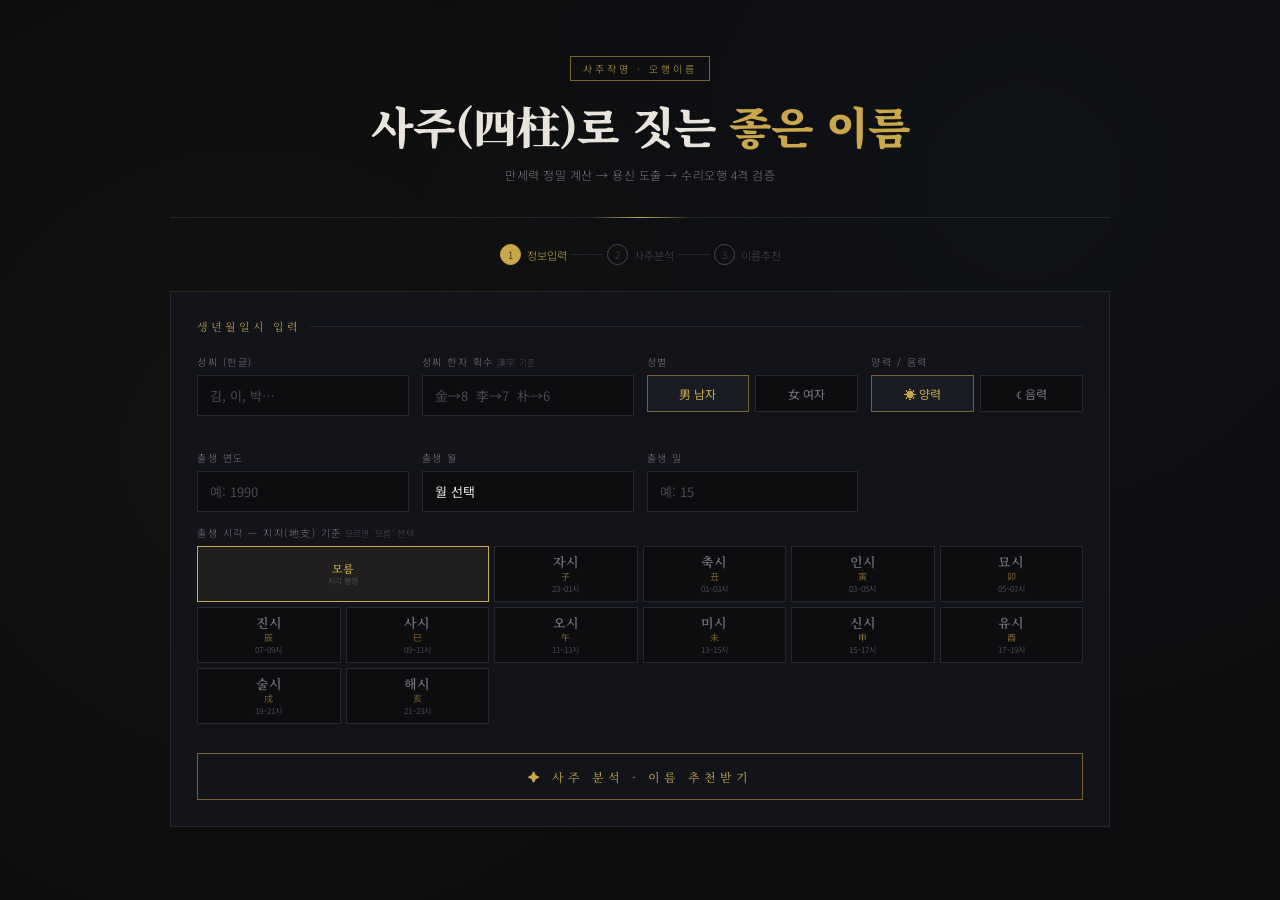
==== commit 5981a2e3: "Update index.html" ====
--- a/index.html
+++ b/index.html
@@ -1609,6 +1609,7 @@
     const globalIdx = (curPage - 1) * PAGE_SIZE + idx;
     const [e1,e2]  = r.resourceOhaeng.split('·');
     const nameBody = r.name.slice(1);
+    const eumScore     = r.eumOhaeng?.score ?? 0;
     const eumYangScore = r.eumYang?.score ?? 0;
     const eumYangBadge = eumYangScore >= 6
       ? `<span class="eum-badge eum-great">음양◎</span>`
@@ -1766,6 +1767,8 @@
               <span class="scr-val" style="color:${eumYangScore>=6?'var(--good)':eumYangScore>=3?'var(--goldl)':eumYangScore<0?'var(--dim)':'var(--mut)'}">${eumYangScore}점</span>
               <span class="scr-note">${r.eumYang?.comment || '—'}</span>
             </div>
+            <div class="scr-row">
+              <span class="scr-lbl">음령오행 점수</span>
               <span class="scr-val" style="color:${eumScore>=6?'var(--good)':eumScore>=3?'var(--goldl)':'var(--mut)'}">${eumScore}점</span>
               <span class="scr-note">상생+3 / 동기+2 / 상극-3</span>
             </div>
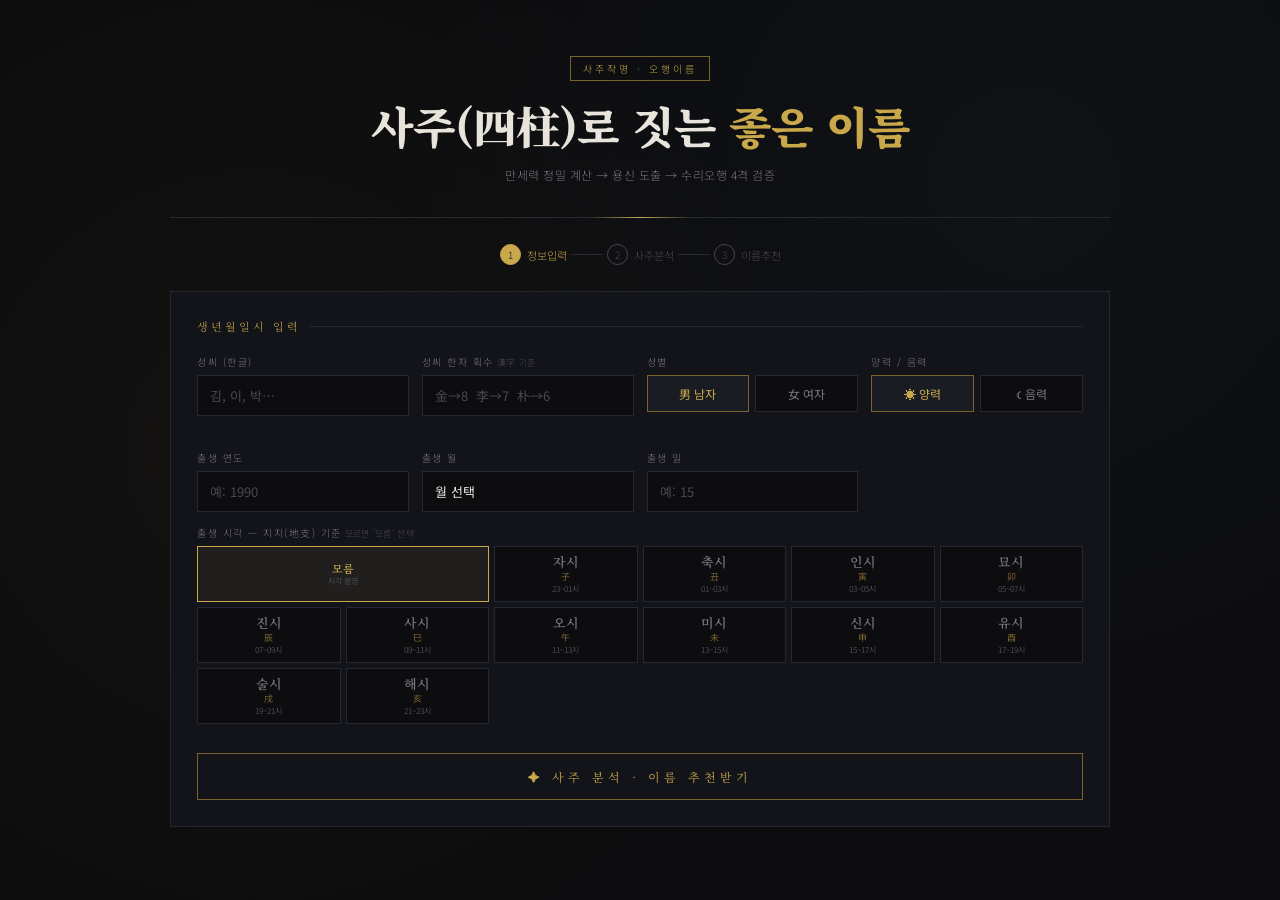
==== commit 8abe1b0c: "Update index.html" ====
--- a/index.html
+++ b/index.html
@@ -1750,8 +1750,9 @@
             wonGeok: sg.won.value, hyeongGeok: sg.hyeong.value,
             iGeok: sg.i.value, jeongGeok: sg.jeong.value
           }) : '—';
-          const eumScore  = r.eumOhaeng?.score ?? '—';
-          const total     = r.totalScore ?? '—';
+          const eumScore     = r.eumOhaeng?.score ?? 0;
+          const eumYangScore = r.eumYang?.score ?? 0;
+          const total        = r.totalScore ?? '—';
           const isFallback = r.strictMode === false;
           const yongsinCols = r.yongsinMatch || '';
           const bothYongsin = yongsinCols.includes('양글자');
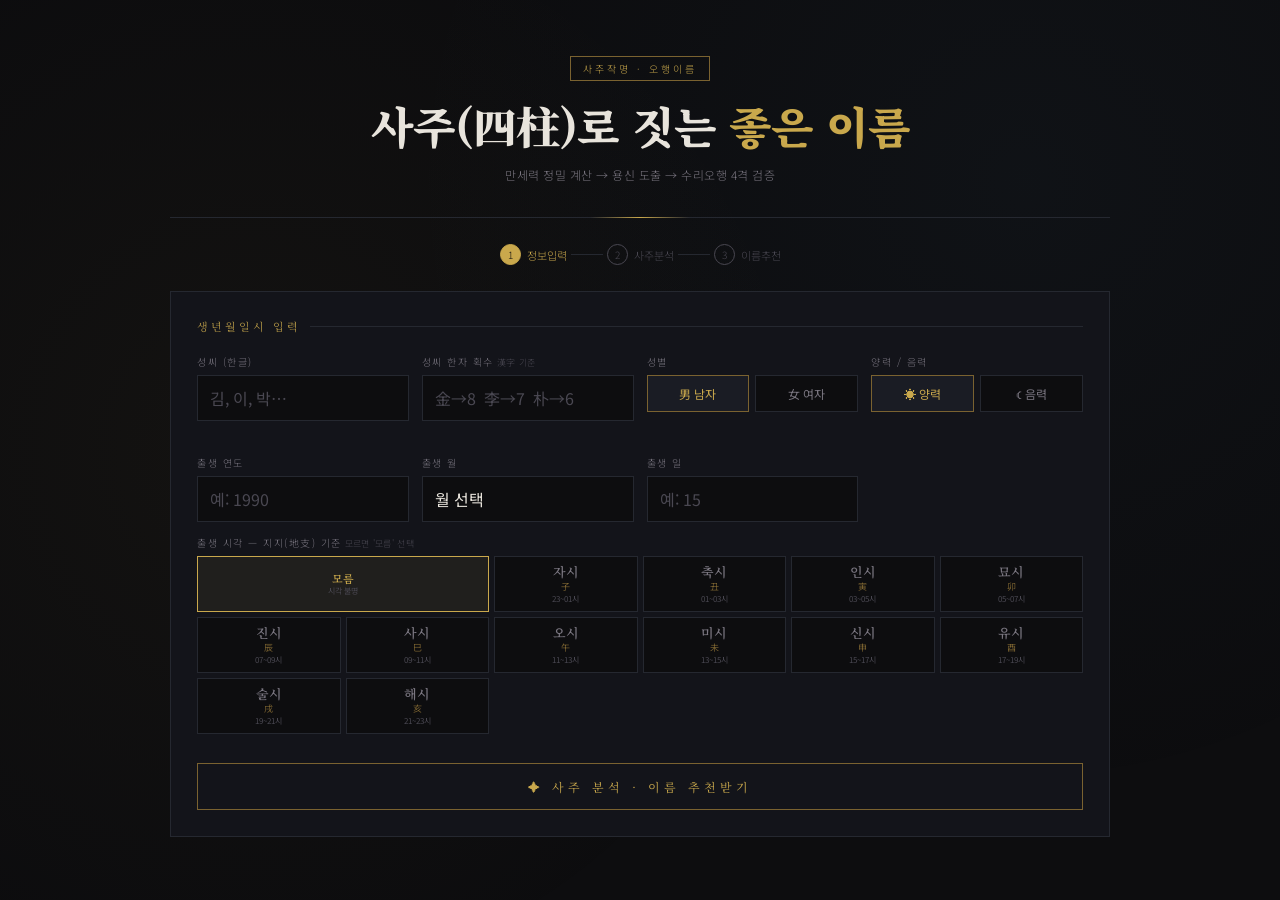
==== commit 057aef14: "Update index.html" ====
--- a/index.html
+++ b/index.html
@@ -56,7 +56,7 @@
 .fi.full{grid-column:1/-1}
 label{font-size:10px;letter-spacing:1.5px;color:var(--mut);text-transform:uppercase}
 .ln{font-size:9px;color:var(--dim);letter-spacing:.3px;text-transform:none;margin-left:3px}
-input,select{background:var(--bg);border:1px solid var(--bdr);color:var(--txt);padding:10px 12px;font-size:13px;font-family:'Noto Sans KR',sans-serif;outline:none;transition:border-color .2s;-webkit-appearance:none;width:100%}
+input,select{background:var(--bg);border:1px solid var(--bdr);color:var(--txt);padding:10px 12px;font-size:16px;font-family:'Noto Sans KR',sans-serif;outline:none;transition:border-color .2s;-webkit-appearance:none;width:100%}
 input:focus,select:focus{border-color:var(--goldd)}
 input::placeholder{color:var(--dim)}
 select option{background:var(--sur2)}
@@ -74,7 +74,7 @@
 
 /* 지지 시각 */
 .hg{display:grid;grid-template-columns:repeat(6,1fr);gap:5px;margin-bottom:9px}
-@media(max-width:500px){.hg{grid-template-columns:repeat(4,1fr)}}
+@media(max-width:500px){.hg{grid-template-columns:repeat(4,1fr)}}@media(max-width:360px){.hg{grid-template-columns:repeat(3,1fr)}}
 .hb{background:var(--bg);border:1px solid var(--bdr);color:var(--mut);padding:7px 2px;text-align:center;cursor:pointer;transition:all .2s;font-family:'Noto Sans KR',sans-serif;line-height:1.3}
 .hb:hover{border-color:var(--goldd);color:var(--txt)}
 .hb.on{background:rgba(201,168,76,.07);border-color:var(--gold);color:var(--gold)}
@@ -183,15 +183,15 @@
 .mhb{font-size:16px;color:var(--mut);letter-spacing:3px;margin-top:2px;font-family:'Noto Serif KR',serif}
 .mcl{background:none;border:1px solid var(--bdr);color:var(--mut);width:28px;height:28px;cursor:pointer;font-size:13px;display:flex;align-items:center;justify-content:center;transition:all .2s;flex-shrink:0}
 .mcl:hover{border-color:var(--mut);color:var(--txt)}
-.mb{padding:20px 24px}
+.mb{padding:20px 24px}@media(max-width:400px){.mb{padding:14px 14px}}
 .ms{margin-bottom:20px}
 .mst{font-size:9px;letter-spacing:3px;color:var(--gold);margin-bottom:9px;text-transform:uppercase}
-.hjg{display:grid;grid-template-columns:1fr 1fr;gap:8px}
+.hjg{display:grid;grid-template-columns:1fr 1fr;gap:8px}@media(max-width:400px){.hjg{grid-template-columns:1fr}}
 .hji{background:var(--bg);border:1px solid var(--bdr);padding:12px;display:flex;gap:10px;align-items:flex-start}
 .hjb{font-size:28px;font-family:'Noto Serif KR',serif;flex-shrink:0}
 .hji-t{font-size:11px;color:var(--mut);line-height:1.65}
 .hji-t strong{color:var(--txt);font-weight:500}
-.sgg{display:grid;grid-template-columns:1fr 1fr;gap:8px}
+.sgg{display:grid;grid-template-columns:1fr 1fr;gap:6px}
 .sgi{background:var(--bg);border:1px solid var(--bdr);padding:12px}
 .sgl{font-size:9px;letter-spacing:1.5px;color:var(--dim);margin-bottom:4px}
 .sgn{font-family:'Noto Serif KR',serif;font-size:24px;font-weight:600}
@@ -229,7 +229,7 @@
 .score-summary{background:var(--bg);border:1px solid var(--bdr);padding:14px}
 .scr-row{display:flex;align-items:center;gap:8px;padding:5px 0;border-bottom:1px solid var(--bdr);font-size:11px}
 .scr-row:last-child{border-bottom:none}
-.scr-lbl{width:130px;flex-shrink:0;color:var(--mut)}
+.scr-lbl{width:110px;flex-shrink:0;color:var(--mut)}@media(max-width:380px){.scr-lbl{width:90px;font-size:10px}}
 .scr-val{font-family:'Noto Serif KR',serif;font-size:15px;font-weight:600;width:38px;text-align:right;flex-shrink:0}
 .scr-note{font-size:9px;color:var(--dim);flex:1}
 .scr-total{display:flex;justify-content:space-between;align-items:center;margin-top:10px;padding-top:10px;border-top:1px solid var(--goldd);font-size:11px;color:var(--mut)}
@@ -1558,18 +1558,23 @@
   const strictCount   = list.filter(r => r.strictMode !== false).length;
   const fallbackCount = list.length - strictCount;
 
-  // 필터 버튼: 각 오행별 이름 수 집계 + 의미 레이블
+  // 필터 버튼: 카운트는 항상 G.results 전체 기준, 활성 상태는 G.filterEl 기준
   const elLabel = {'木':'木(나무)','火':'火(불)','土':'土(흙)','金':'金(쇠)','水':'水(물)'};
-  let fr = `<button class="fb on" onclick="filterE(null,this)">전체 (${list.length}개)</button>`;
+  const isAllActive = !G.filterEl;
+  let fr = `<button class="fb${isAllActive?' on':''}" onclick="filterE(null,this)">전체 (${G.results.length}개)</button>`;
   allEl.forEach(el => {
-    const cnt = list.filter(r => matchesFilter(r, el)).length;
+    const cnt = G.results.filter(r => matchesFilter(r, el)).length;
+    const isActive = G.filterEl === el;
     if (cnt > 0)
-      fr += `<button class="fb" onclick="filterE('${el}',this)" title="${el} 오행 한자가 포함된 이름">${elLabel[el]} ${cnt}개</button>`;
+      fr += `<button class="fb${isActive?' on':''}" onclick="filterE('${el}',this)" title="${el} 오행 한자가 포함된 이름">${elLabel[el]} ${cnt}개</button>`;
   });
   document.getElementById('fr').innerHTML = fr;
 
+  const totalCount = G.results.length;
   let siText = list.length
-    ? `총 ${list.length}개 · 종합점수순 — ★많을수록 좋은 이름`
+    ? (G.filterEl
+        ? `${G.filterEl} 오행 ${list.length}개 (전체 ${totalCount}개) · 종합점수순`
+        : `총 ${list.length}개 · 종합점수순 — ★많을수록 좋은 이름`)
     : '';
   if (fallbackCount > 0 && strictCount > 0)
     siText += ` &nbsp;·&nbsp; <span style="color:var(--mut);font-size:9px">[완화] ${fallbackCount}개 포함</span>`;
@@ -1684,8 +1689,6 @@
 
 function filterE(el, btn) {
   G.filterEl = el;
-  document.querySelectorAll('.fb').forEach(b=>b.classList.remove('on'));
-  btn.classList.add('on');
   const filtered = el ? G.results.filter(r => matchesFilter(r, el)) : G.results;
   renderNames(filtered, 1);
 }
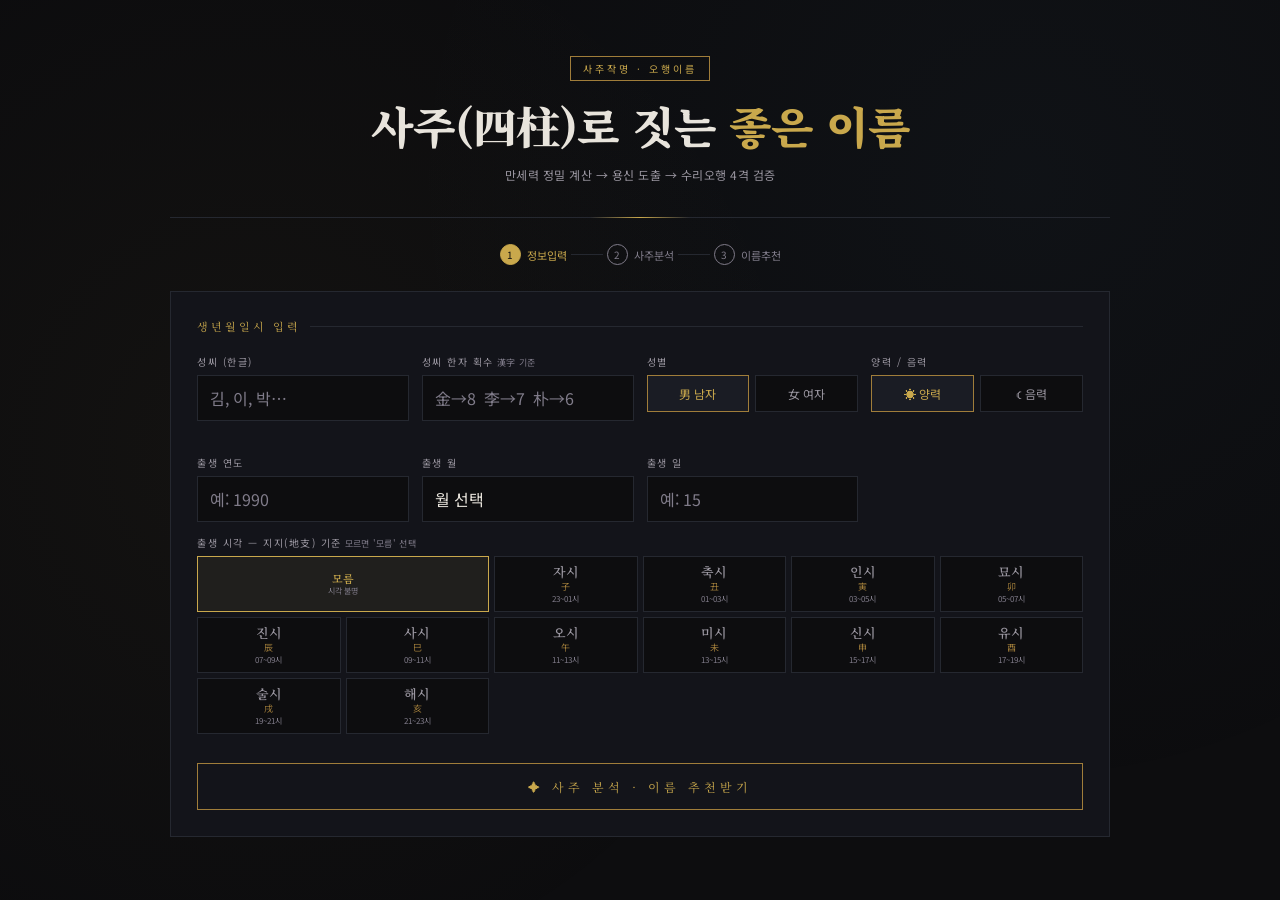
==== commit 570b4b44: "Update index.html" ====
--- a/index.html
+++ b/index.html
@@ -16,13 +16,13 @@
 <style>
 :root{
   --bg:#0d0d0f;--sur:#13141a;--sur2:#1a1c24;--bdr:#252830;
-  --txt:#e8e4dc;--mut:#7a7680;--dim:#4a4852;
-  --gold:#c9a84c;--goldl:#e2c47a;--goldd:#7a6230;
+  --txt:#e8e4dc;--mut:#9a96a0;--dim:#807c8a;
+  --gold:#c9a84c;--goldl:#e2c47a;--goldd:#a07d3a;
   --木:#4aab6d;--火:#e05a3a;--土:#c8893c;--金:#9aafcc;--水:#5b9fd4;
-  --great:#c9a84c;--good:#4aab6d;--neu:#9aafcc;--bad:#e05a3a;--terrible:#c02020;
+  --great:#c9a84c;--good:#4aab6d;--neu:#9aafcc;--bad:#e05a3a;--terrible:#e53535;
 }
 *{margin:0;padding:0;box-sizing:border-box}
-body{background:var(--bg);color:var(--txt);font-family:'Noto Sans KR',sans-serif;font-weight:300;min-height:100vh;overflow-x:hidden}
+body{background:var(--bg);color:var(--txt);font-family:'Noto Sans KR',sans-serif;font-weight:400;min-height:100vh;overflow-x:hidden}
 body::before{content:'';position:fixed;inset:0;background:radial-gradient(circle at 20% 50%,rgba(201,168,76,.04),transparent 50%),radial-gradient(circle at 80% 20%,rgba(91,159,212,.04),transparent 50%);pointer-events:none;z-index:0}
 .w{position:relative;z-index:1;max-width:980px;margin:0 auto;padding:0 20px}
 
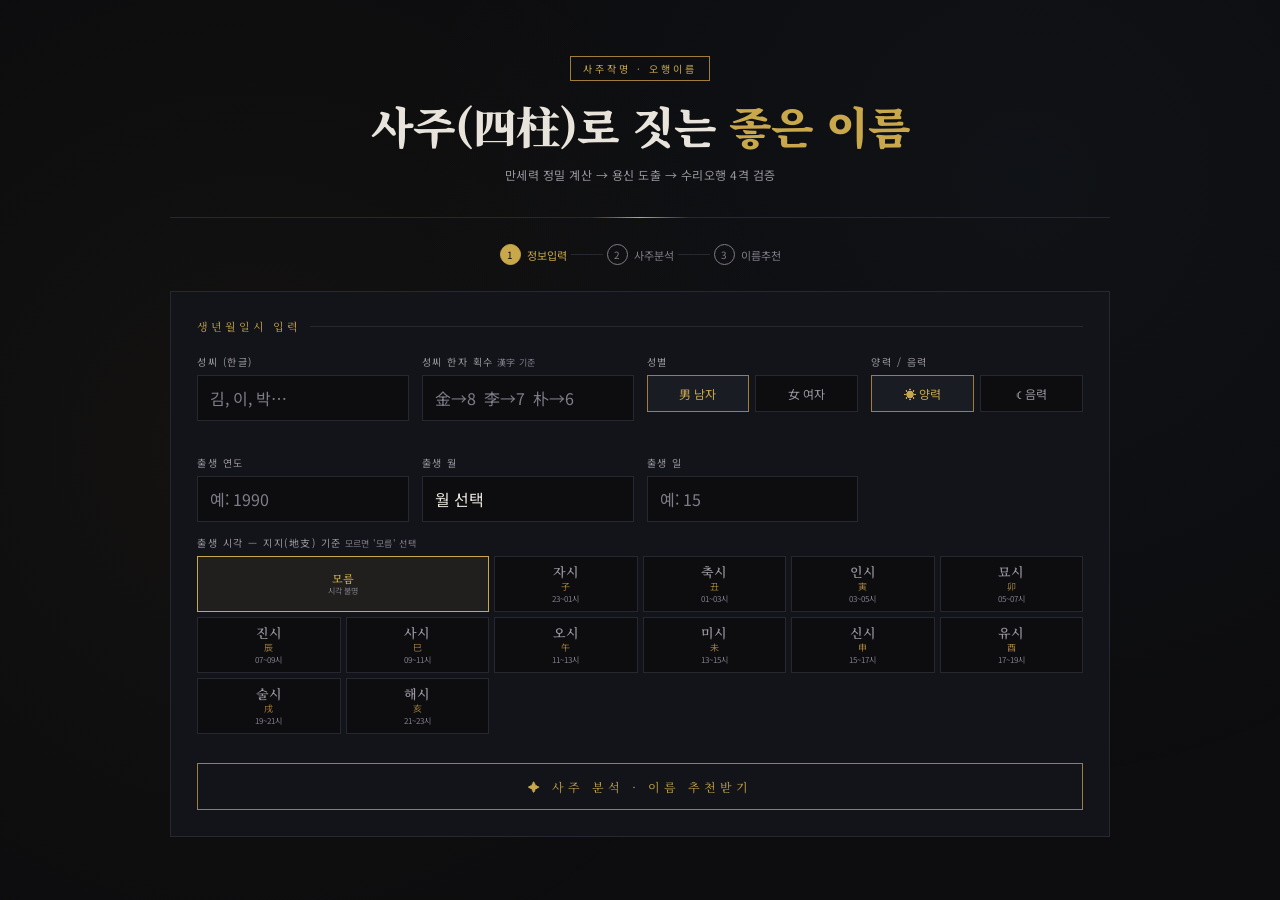
==== commit cdb4034d: "Update index.html" ====
--- a/index.html
+++ b/index.html
@@ -202,7 +202,7 @@
 .efd{font-size:10px;color:var(--mut);margin:2px 0;line-height:1.5}
 
 /* 토글 */
-.hide{display:none}.show{display:block;animation:fu .3s ease}
+.hide{display:none}.show{display:block;animation:fu .3s ease}.mbg.show{display:flex}
 
 /* 음령오행 배지 */
 .eum-badge{display:inline-flex;padding:1px 5px;font-size:8px;border:1px solid currentColor;letter-spacing:.3px;margin-left:2px}
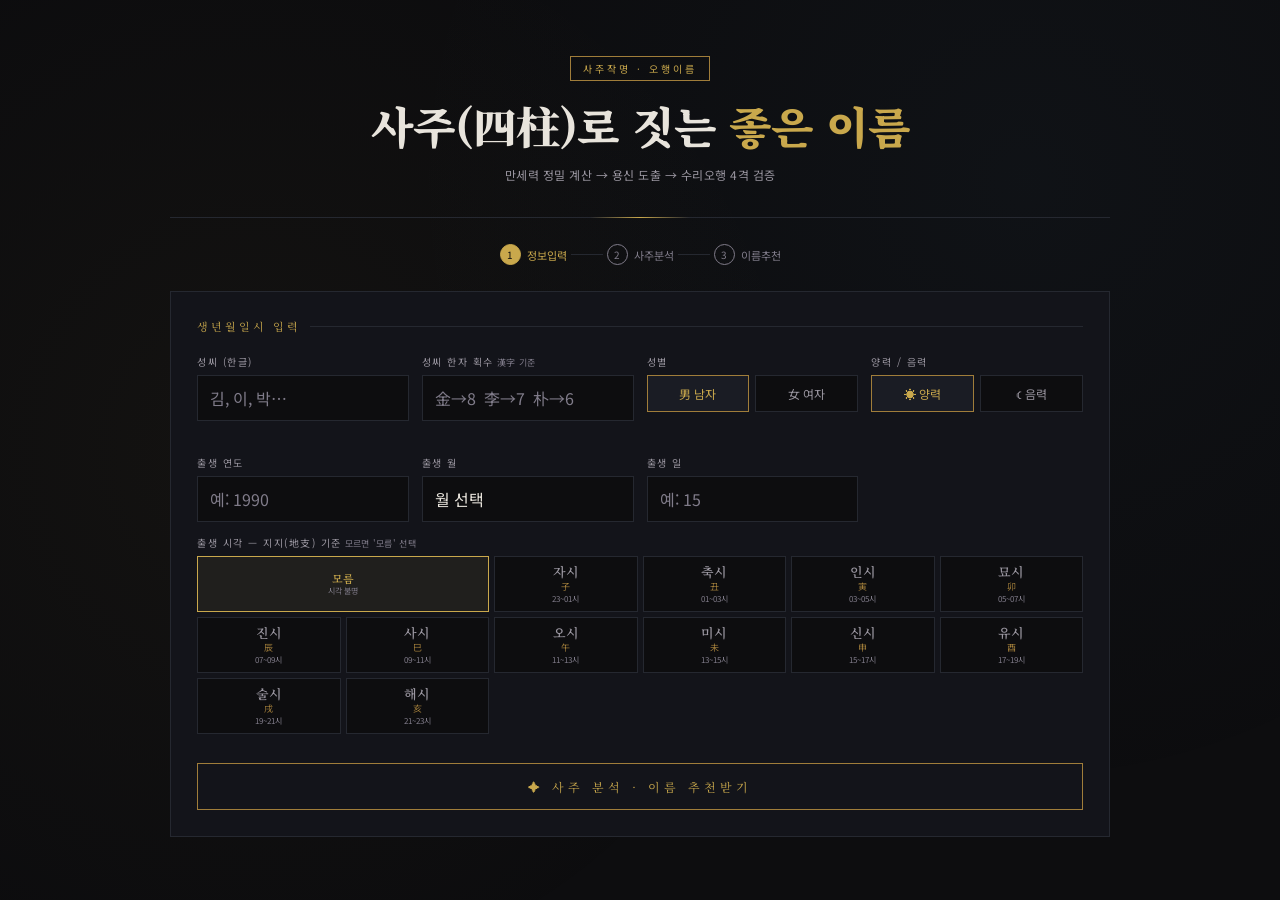
==== commit 0194afe4: "Update index.html" ====
--- a/index.html
+++ b/index.html
@@ -174,7 +174,7 @@
 .emc{font-family:'Noto Serif KR',serif;font-size:52px;opacity:.1;display:block;margin-bottom:12px}
 
 /* 모달 */
-.mbg{position:fixed;inset:0;background:rgba(0,0,0,.85);z-index:100;display:flex;align-items:flex-start;justify-content:center;padding:48px 14px 40px;overflow-y:auto;animation:fi .2s ease}
+.mbg{position:fixed;inset:0;background:rgba(0,0,0,.85);z-index:100;display:flex;align-items:flex-start;justify-content:center;padding:20px 14px 40px;overflow-y:auto;animation:fi .2s ease}
 @keyframes fi{from{opacity:0}to{opacity:1}}
 .modal{background:var(--sur);border:1px solid var(--bdr);max-width:480px;width:100%;animation:su .25s ease;}
 @keyframes su{from{transform:translateY(-12px);opacity:0}to{transform:translateY(0);opacity:1}}
